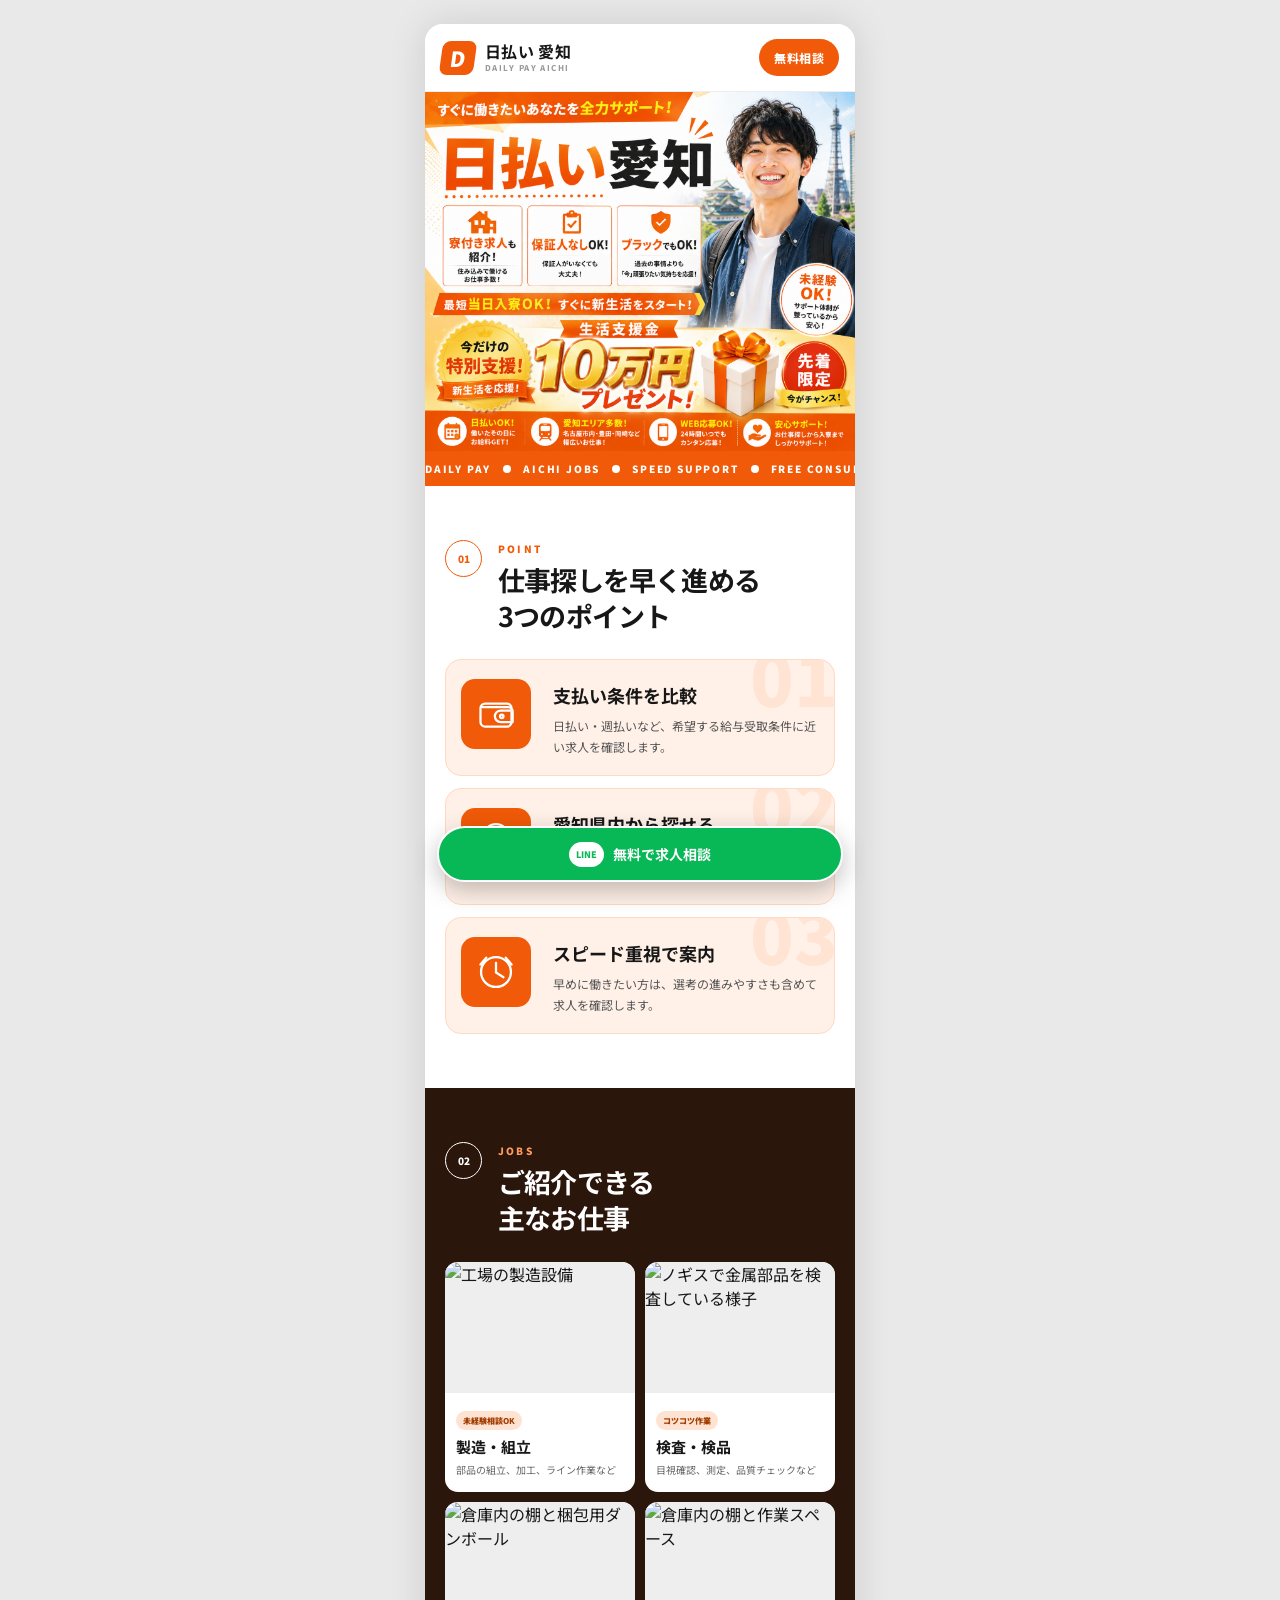
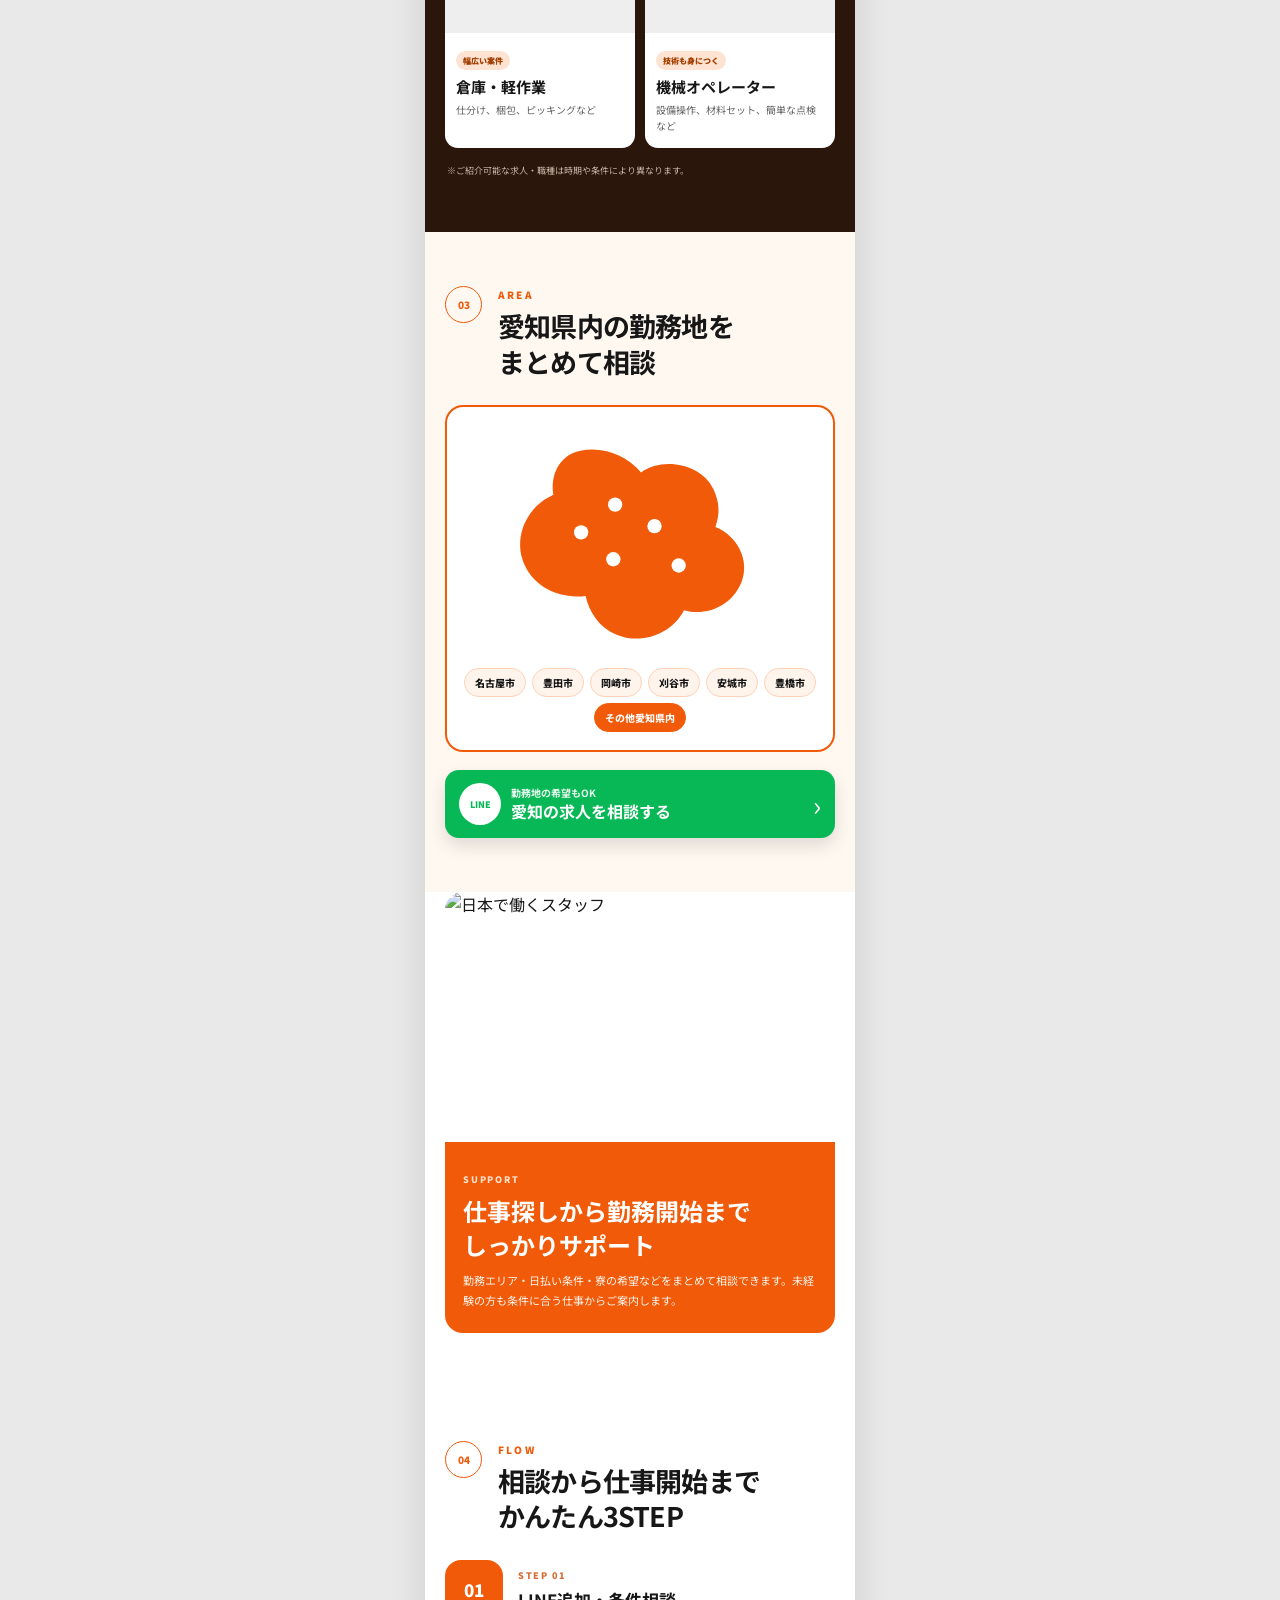
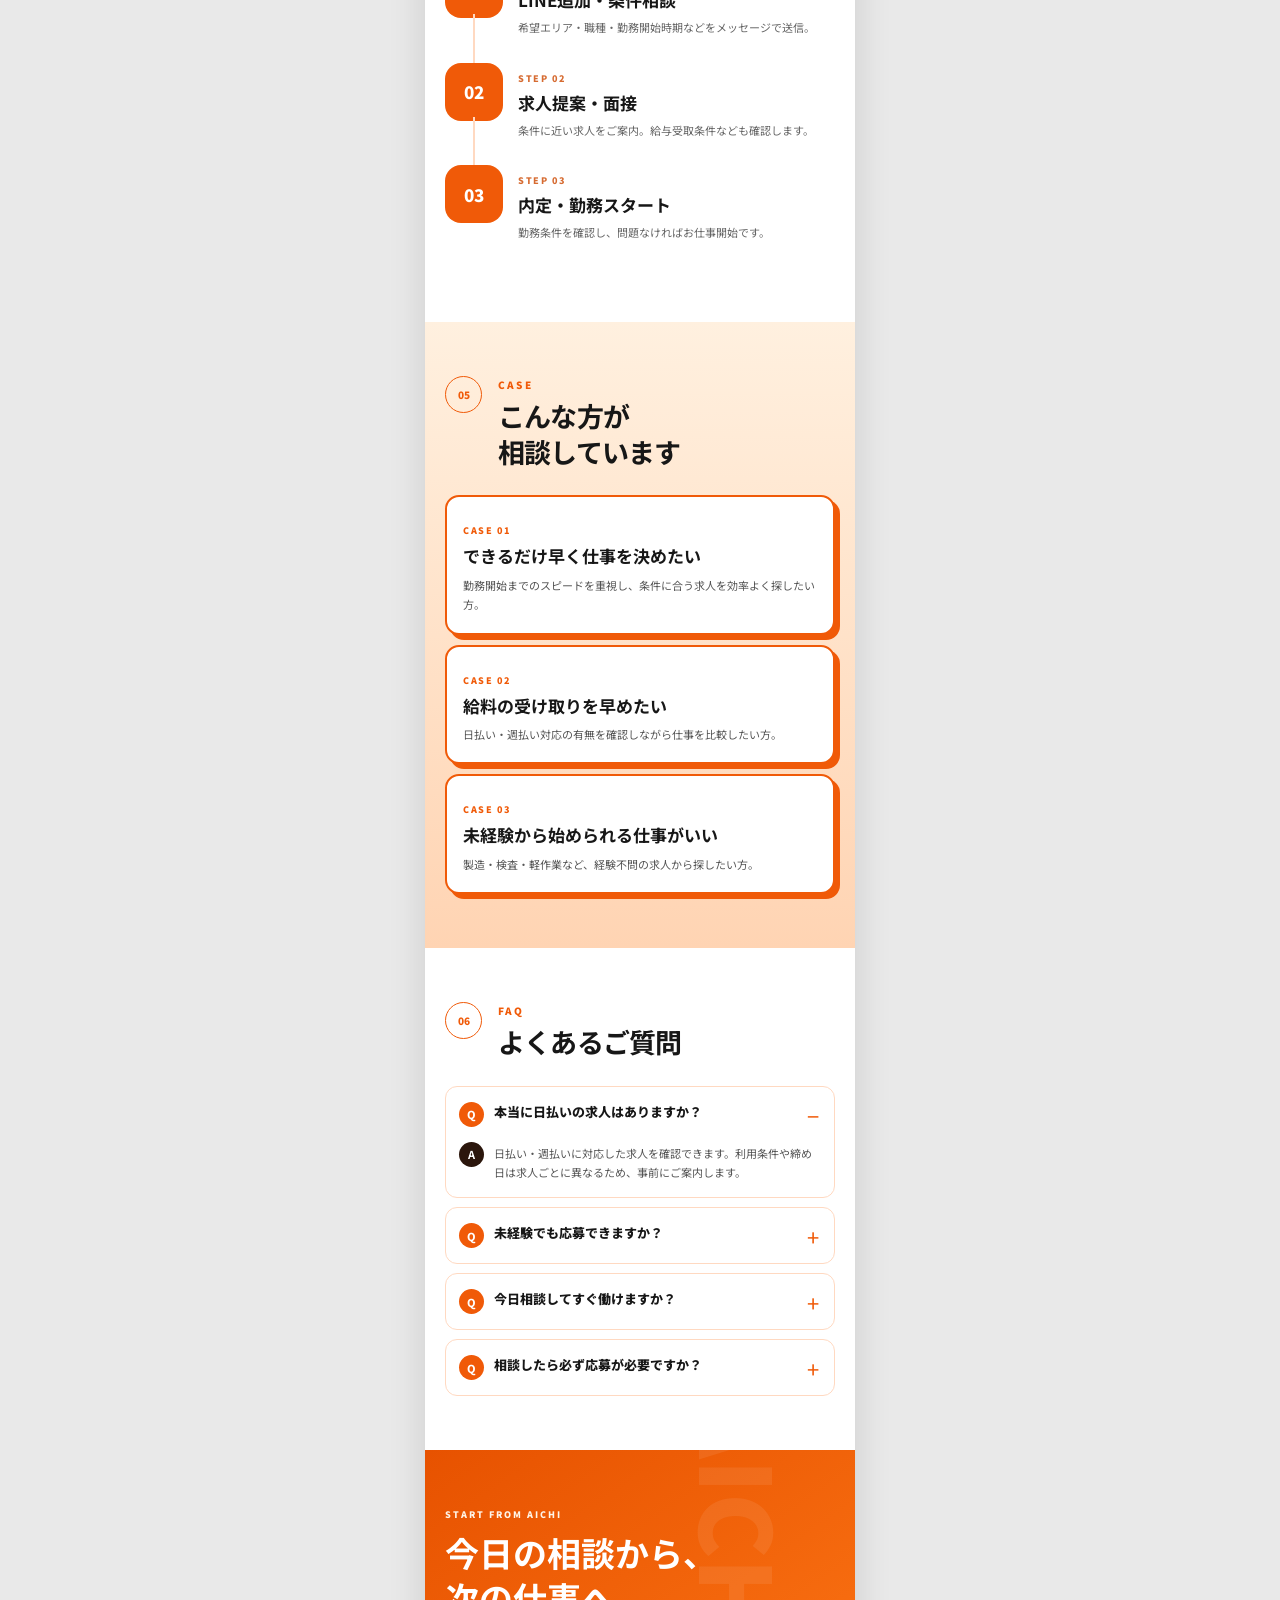
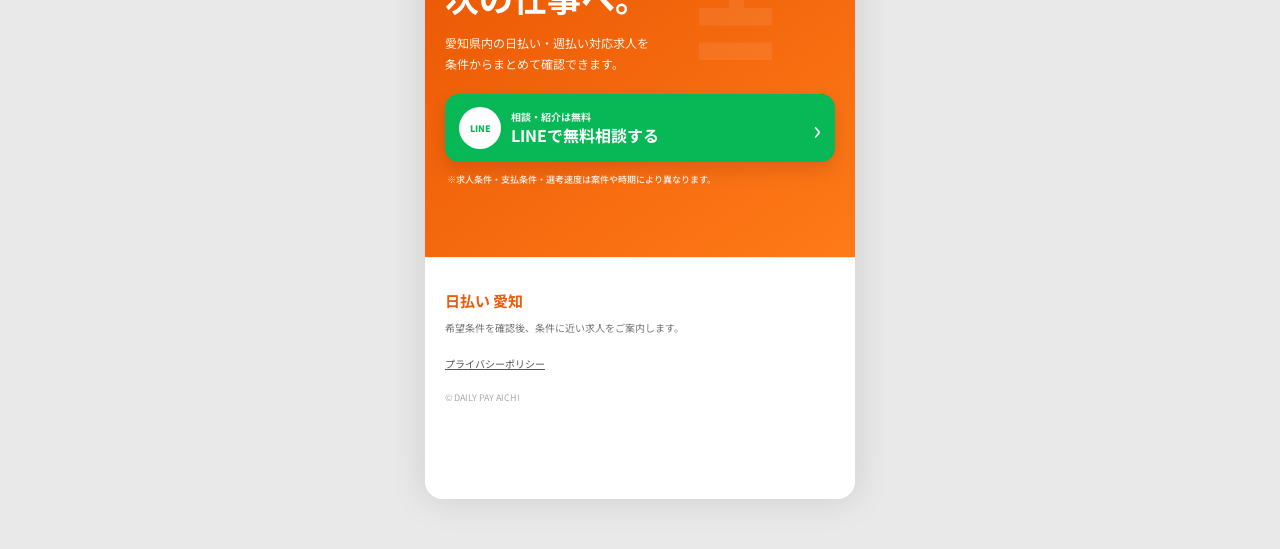
==== index.html @ 7f5961de "Add files via upload" ====
<!doctype html>
<html lang="ja">
<head>
  <meta charset="utf-8">
  <meta name="viewport" content="width=device-width, initial-scale=1, viewport-fit=cover">
  <meta name="theme-color" content="#111111">
  <meta name="description" content="愛知県で日払い・週払い対応のお仕事を探したい方へ。製造・検査・倉庫・軽作業など、希望条件をLINEで無料相談できます。">
  <title>日払い 愛知｜日払い・週払い対応求人を無料相談</title>
  <link rel="preconnect" href="https://fonts.googleapis.com">
  <link rel="preconnect" href="https://fonts.gstatic.com" crossorigin>
  <link href="https://fonts.googleapis.com/css2?family=Noto+Sans+JP:wght@400;500;600;700;800;900&display=swap" rel="stylesheet">
  <link rel="stylesheet" href="assets/style.css">
</head>
<body>
  <div class="page-shell">
    <header class="site-header">
      <a class="brand" href="#top" aria-label="日払い 愛知 トップへ">
        <span class="brand-mark">D</span>
        <span class="brand-copy">
          <strong>日払い 愛知</strong>
          <small>DAILY PAY AICHI</small>
        </span>
      </a>
      <a class="header-cta" href="https://lin.ee/XXXXXXXX" target="_blank" rel="noopener">無料相談</a>
    </header>

    <main id="top">
      <section class="hero hero-photo">
        <img src="assets/top.png" alt="日払い 愛知｜寮付き求人・保証人なしOK・未経験OK・生活支援金10万円プレゼント">
      </section>

      <section class="ticker" aria-label="特徴">
        <div class="ticker-track">
          <span>DAILY PAY</span><i></i><span>AICHI JOBS</span><i></i><span>SPEED SUPPORT</span><i></i><span>FREE CONSULTATION</span>
        </div>
      </section>

      <section class="section section--white">
        <div class="section-head">
          <span class="section-no">01</span>
          <div>
            <p>POINT</p>
            <h2>仕事探しを早く進める<br>3つのポイント</h2>
          </div>
        </div>

        <div class="point-list">
          <article class="point-card">
            <div class="point-index">01</div>
            <div class="point-icon icon-wallet" aria-hidden="true">
              <svg viewBox="0 0 80 80"><rect x="13" y="22" width="54" height="40" rx="8"/><path d="M16 28h45a8 8 0 0 1 8 8v18H48a10 10 0 0 1 0-20h21"/><circle cx="50" cy="44" r="3"/></svg>
            </div>
            <div>
              <h3>支払い条件を比較</h3>
              <p>日払い・週払いなど、希望する給与受取条件に近い求人を確認します。</p>
            </div>
          </article>
          <article class="point-card">
            <div class="point-index">02</div>
            <div class="point-icon" aria-hidden="true">
              <svg viewBox="0 0 80 80"><path d="M40 68s22-20 22-39A22 22 0 1 0 18 29c0 19 22 39 22 39Z"/><circle cx="40" cy="29" r="8"/></svg>
            </div>
            <div>
              <h3>愛知県内から探せる</h3>
              <p>名古屋・豊田・岡崎・刈谷・安城・豊橋など、勤務地の希望も相談できます。</p>
            </div>
          </article>
          <article class="point-card">
            <div class="point-index">03</div>
            <div class="point-icon" aria-hidden="true">
              <svg viewBox="0 0 80 80"><circle cx="40" cy="40" r="26"/><path d="M40 24v17l13 8"/><path d="M23 15 13 27M57 15l10 12"/></svg>
            </div>
            <div>
              <h3>スピード重視で案内</h3>
              <p>早めに働きたい方は、選考の進みやすさも含めて求人を確認します。</p>
            </div>
          </article>
        </div>
      </section>

      <section class="section section--dark jobs-section">
        <div class="section-head section-head--dark">
          <span class="section-no">02</span>
          <div>
            <p>JOBS</p>
            <h2>ご紹介できる<br>主なお仕事</h2>
          </div>
        </div>

        <div class="jobs-grid">
          <article class="job-card">
            <div class="job-art"><img src="https://images.unsplash.com/photo-1670291757207-679ed4adc91a?auto=format&fit=crop&fm=jpg&ixid=M3wxMjA3fDB8MHxwaG90by1wYWdlfHx8fGVufDB8fHx8fA%3D%3D&ixlib=rb-4.1.0&q=60&w=3000" alt="工場の製造設備"></div>
            <div class="job-body"><span>未経験相談OK</span><h3>製造・組立</h3><p>部品の組立、加工、ライン作業など</p></div>
          </article>
          <article class="job-card">
            <div class="job-art"><img src="https://images.unsplash.com/photo-1758873263563-5ba4aa330799?auto=format&fit=crop&fm=jpg&ixid=M3wxMjA3fDB8MHxwaG90by1wYWdlfHx8fGVufDB8fHx8fA%3D%3D&ixlib=rb-4.1.0&q=60&w=3000" alt="ノギスで金属部品を検査している様子"></div>
            <div class="job-body"><span>コツコツ作業</span><h3>検査・検品</h3><p>目視確認、測定、品質チェックなど</p></div>
          </article>
          <article class="job-card">
            <div class="job-art"><img src="https://images.unsplash.com/photo-1740126102497-61d43454a131?auto=format&fit=crop&fm=jpg&ixid=M3wxMjA3fDB8MHxwaG90by1wYWdlfHx8fGVufDB8fHx8fA%3D%3D&ixlib=rb-4.1.0&q=60&w=3000" alt="倉庫内の棚と梱包用ダンボール"></div>
            <div class="job-body"><span>幅広い案件</span><h3>倉庫・軽作業</h3><p>仕分け、梱包、ピッキングなど</p></div>
          </article>
          <article class="job-card">
            <div class="job-art"><img src="https://images.unsplash.com/photo-1685483749753-0dab7e144794?auto=format&fit=crop&fm=jpg&ixid=M3wxMjA3fDB8MHxwaG90by1wYWdlfHx8fGVufDB8fHx8fA%3D%3D&ixlib=rb-4.1.0&q=60&w=3000" alt="倉庫内の棚と作業スペース"></div>
            <div class="job-body"><span>技術も身につく</span><h3>機械オペレーター</h3><p>設備操作、材料セット、簡単な点検など</p></div>
          </article>
        </div>
        <p class="section-note section-note--dark">※ご紹介可能な求人・職種は時期や条件により異なります。</p>
      </section>

      <section class="section section--cream area-section">
        <div class="section-head">
          <span class="section-no">03</span>
          <div>
            <p>AREA</p>
            <h2>愛知県内の勤務地を<br>まとめて相談</h2>
          </div>
        </div>
        <div class="area-map">
          <div class="aichi-shape" aria-hidden="true">
            <svg viewBox="0 0 320 260"><path d="M83 32c27-11 59-1 78 21 25-18 68-9 81 19 7 15 7 28 2 42 25 10 39 38 29 62-11 27-40 38-64 31-14 27-48 39-76 27-19-8-30-25-34-43-30 4-60-11-70-39-10-29 5-61 34-74-3-20 4-37 20-46Z" fill="#111"/><circle cx="132" cy="89" r="8" fill="#f5d33f"/><circle cx="176" cy="113" r="8" fill="#f5d33f"/><circle cx="130" cy="150" r="8" fill="#f5d33f"/><circle cx="203" cy="157" r="8" fill="#f5d33f"/><circle cx="94" cy="120" r="8" fill="#f5d33f"/></svg>
          </div>
          <div class="area-cities">
            <span>名古屋市</span><span>豊田市</span><span>岡崎市</span><span>刈谷市</span><span>安城市</span><span>豊橋市</span><span>その他愛知県内</span>
          </div>
        </div>
        <a class="line-cta" href="https://lin.ee/XXXXXXXX" target="_blank" rel="noopener">
          <span class="line-icon">LINE</span>
          <span><small>勤務地の希望もOK</small><strong>愛知の求人を相談する</strong></span>
          <b>›</b>
        </a>
      </section>

      <section class="photo-feature">
        <img src="https://images.pexels.com/photos/29580989/pexels-photo-29580989/free-photo-of-man-in-blue-uniform-on-shibuya-street-with-cell-phone.jpeg?auto=compress&dpr=1&h=750&w=1260" alt="日本で働くスタッフ">
        <div class="photo-feature__body">
          <span>SUPPORT</span>
          <h2>仕事探しから勤務開始まで<br>しっかりサポート</h2>
          <p>勤務エリア・日払い条件・寮の希望などをまとめて相談できます。未経験の方も条件に合う仕事からご案内します。</p>
        </div>
      </section>

      <section class="section section--white flow-section">
        <div class="section-head">
          <span class="section-no">04</span>
          <div>
            <p>FLOW</p>
            <h2>相談から仕事開始まで<br>かんたん3STEP</h2>
          </div>
        </div>
        <ol class="flow-list">
          <li><span class="flow-no">01</span><div><small>STEP 01</small><h3>LINE追加・条件相談</h3><p>希望エリア・職種・勤務開始時期などをメッセージで送信。</p></div></li>
          <li><span class="flow-no">02</span><div><small>STEP 02</small><h3>求人提案・面接</h3><p>条件に近い求人をご案内。給与受取条件なども確認します。</p></div></li>
          <li><span class="flow-no">03</span><div><small>STEP 03</small><h3>内定・勤務スタート</h3><p>勤務条件を確認し、問題なければお仕事開始です。</p></div></li>
        </ol>
      </section>

      <section class="section section--yellow case-section">
        <div class="section-head">
          <span class="section-no">05</span>
          <div>
            <p>CASE</p>
            <h2>こんな方が<br>相談しています</h2>
          </div>
        </div>
        <div class="case-list">
          <article><span>CASE 01</span><h3>できるだけ早く仕事を決めたい</h3><p>勤務開始までのスピードを重視し、条件に合う求人を効率よく探したい方。</p></article>
          <article><span>CASE 02</span><h3>給料の受け取りを早めたい</h3><p>日払い・週払い対応の有無を確認しながら仕事を比較したい方。</p></article>
          <article><span>CASE 03</span><h3>未経験から始められる仕事がいい</h3><p>製造・検査・軽作業など、経験不問の求人から探したい方。</p></article>
        </div>
      </section>

      <section class="section section--white faq-section">
        <div class="section-head">
          <span class="section-no">06</span>
          <div>
            <p>FAQ</p>
            <h2>よくあるご質問</h2>
          </div>
        </div>
        <div class="faq-list">
          <details open><summary><span>Q</span>本当に日払いの求人はありますか？</summary><div class="faq-answer"><b>A</b><p>日払い・週払いに対応した求人を確認できます。利用条件や締め日は求人ごとに異なるため、事前にご案内します。</p></div></details>
          <details><summary><span>Q</span>未経験でも応募できますか？</summary><div class="faq-answer"><b>A</b><p>未経験から応募できる製造・検査・倉庫・軽作業系の求人もあります。</p></div></details>
          <details><summary><span>Q</span>今日相談してすぐ働けますか？</summary><div class="faq-answer"><b>A</b><p>求人状況や選考条件によります。早めの勤務をご希望の場合は、その条件を優先して確認します。</p></div></details>
          <details><summary><span>Q</span>相談したら必ず応募が必要ですか？</summary><div class="faq-answer"><b>A</b><p>いいえ。条件を確認してから応募するか判断できます。まずは希望条件だけでもご相談ください。</p></div></details>
        </div>
      </section>

      <section class="closing">
        <p class="closing-label">START FROM AICHI</p>
        <h2>今日の相談から、<br>次の仕事へ。</h2>
        <p>愛知県内の日払い・週払い対応求人を<br>条件からまとめて確認できます。</p>
        <a class="line-cta line-cta--closing" href="https://lin.ee/XXXXXXXX" target="_blank" rel="noopener">
          <span class="line-icon">LINE</span>
          <span><small>相談・紹介は無料</small><strong>LINEで無料相談する</strong></span>
          <b>›</b>
        </a>
        <p class="fineprint fineprint--light">※求人条件・支払条件・選考速度は案件や時期により異なります。</p>
      </section>
    </main>

    <footer class="site-footer">
      <strong>日払い 愛知</strong>
      <p>希望条件を確認後、条件に近い求人をご案内します。</p>
      <a href="privacy.html">プライバシーポリシー</a>
      <small>© DAILY PAY AICHI</small>
    </footer>

    <div class="sticky-cta">
      <a href="https://lin.ee/XXXXXXXX" target="_blank" rel="noopener"><span>LINE</span><strong>無料で求人相談</strong></a>
    </div>
  </div>

  <script src="assets/script.js"></script>
</body>
</html>
---- assets/style.css ----
:root{
  --ink:#171717;
  --orange:#f05a08;
  --orange-dark:#d94b00;
  --orange-soft:#fff1e8;
  --yellow:#ffca28;
  --cream:#fff8f1;
  --muted:#6e6e6e;
  --line:#08b856;
  --page:#e9e9e9;
  --white:#fff;
  --max:430px;
}
*{box-sizing:border-box}
html{scroll-behavior:smooth;background:var(--page)}
body{margin:0;background:var(--page);font-family:"Noto Sans JP",system-ui,-apple-system,BlinkMacSystemFont,"Segoe UI",sans-serif;color:var(--ink);-webkit-font-smoothing:antialiased}
a{color:inherit;text-decoration:none}img,svg{display:block;max-width:100%}button,input,textarea,select{font:inherit}
.page-shell{width:min(100%,var(--max));margin:0 auto;background:#fff;min-height:100vh;position:relative;overflow:hidden;box-shadow:0 0 38px rgba(0,0,0,.12)}
.site-header{height:68px;display:flex;align-items:center;justify-content:space-between;padding:0 16px;background:#fff;border-bottom:1px solid #eee;position:relative;z-index:10}
.brand{display:flex;align-items:center;gap:10px}.brand-mark{width:34px;height:34px;border-radius:8px;background:var(--orange);color:#fff;display:grid;place-items:center;font-weight:900;font-size:21px;transform:skew(-8deg)}
.brand-copy{display:flex;flex-direction:column;line-height:1.05}.brand-copy strong{font-size:16px;letter-spacing:.02em}.brand-copy small{font-size:8px;letter-spacing:.18em;color:#999;margin-top:4px;font-weight:800}
.header-cta{background:var(--orange);color:#fff;border-radius:999px;padding:10px 15px;font-size:12px;font-weight:800;letter-spacing:.04em}
.hero-photo{padding:0;background:#fff}.hero-photo img{width:100%;height:auto;display:block}
.ticker{background:var(--orange);color:#fff;overflow:hidden;padding:10px 0;white-space:nowrap}.ticker-track{display:flex;align-items:center;gap:12px;width:max-content;animation:ticker 22s linear infinite}.ticker span{font-size:10px;letter-spacing:.18em;font-weight:900}.ticker i{width:8px;height:8px;border-radius:50%;background:#fff}@keyframes ticker{from{transform:translateX(0)}to{transform:translateX(-45%)}}
.section{padding:54px 20px}.section--white{background:#fff}.section--dark{background:#2b160c;color:#fff}.section--cream{background:var(--cream)}.section--yellow{background:linear-gradient(180deg,#fff0df 0%,#ffd4b3 100%)}
.section-head{display:grid;grid-template-columns:42px 1fr;gap:11px;align-items:start;margin-bottom:26px}.section-no{width:37px;height:37px;border-radius:50%;display:grid;place-items:center;border:1.5px solid var(--orange);font-size:10px;font-weight:900;color:var(--orange)}.section-head p{font-size:10px;letter-spacing:.22em;margin:1px 0 6px;font-weight:900;color:var(--orange)}.section-head h2{font-size:27px;line-height:1.32;margin:0;letter-spacing:-.03em}.section-head--dark .section-no{border-color:#fff;color:#fff}.section-head--dark p{color:#ff9b5f}
.point-list{display:grid;gap:12px}.point-card{position:relative;display:grid;grid-template-columns:78px 1fr;gap:14px;padding:19px 15px 18px;background:var(--orange-soft);border:1px solid #ffd9c1;border-radius:16px;overflow:hidden}.point-index{position:absolute;right:-4px;top:-20px;font-size:72px;font-weight:900;color:#ffe4d4;line-height:1}.point-icon{width:70px;height:70px;background:var(--orange);border-radius:14px;display:grid;place-items:center;position:relative;z-index:2}.point-icon svg{width:46px;height:46px;fill:none;stroke:#fff;stroke-width:4;stroke-linejoin:round;stroke-linecap:round}.point-card h3{position:relative;margin:3px 0 7px;font-size:18px}.point-card p{position:relative;margin:0;color:#555;font-size:12px;line-height:1.75}
.jobs-grid{display:grid;grid-template-columns:1fr 1fr;gap:10px}.job-card{background:#fff;color:var(--ink);border-radius:13px;overflow:hidden}.job-art{background:#eee;aspect-ratio:1.45/1;overflow:hidden}.job-art img{width:100%;height:100%;object-fit:cover}.job-body{padding:12px 11px 14px}.job-body span{display:inline-block;font-size:8px;font-weight:900;color:#a13e00;background:#ffe3d2;border-radius:999px;padding:4px 7px;margin-bottom:6px}.job-body h3{font-size:15px;margin:0 0 5px}.job-body p{font-size:10px;color:#666;line-height:1.6;margin:0}.section-note{font-size:9px;color:#777;line-height:1.6;margin:16px 2px 0}.section-note--dark{color:#c9b2a5}
.area-map{background:#fff;border:2px solid var(--orange);border-radius:18px;padding:18px 14px;margin-bottom:18px}.aichi-shape{width:80%;margin:0 auto 10px}.aichi-shape path{fill:var(--orange)}.aichi-shape circle{fill:#fff}.area-cities{display:flex;flex-wrap:wrap;gap:6px;justify-content:center}.area-cities span{background:#fff4ec;border:1px solid #ffd1b6;border-radius:999px;padding:6px 10px;font-size:10px;font-weight:800}.area-cities span:last-child{background:var(--orange);color:#fff;border-color:var(--orange)}
.photo-feature{background:#fff;padding:0 20px 54px}.photo-feature img{width:100%;height:250px;object-fit:cover;border-radius:18px 18px 0 0}.photo-feature__body{background:var(--orange);color:#fff;border-radius:0 0 18px 18px;padding:22px 18px}.photo-feature__body span{font-size:9px;letter-spacing:.2em;font-weight:900;color:#ffe0cb}.photo-feature__body h2{font-size:24px;line-height:1.4;margin:6px 0 10px}.photo-feature__body p{font-size:11px;line-height:1.8;margin:0;color:#fff3eb}
.flow-list{list-style:none;margin:0;padding:0;display:grid;gap:0}.flow-list li{display:grid;grid-template-columns:60px 1fr;gap:13px;position:relative;padding:0 0 26px}.flow-list li:not(:last-child):before{content:"";position:absolute;left:28px;top:54px;bottom:0;width:2px;background:#ffd9c1}.flow-no{width:58px;height:58px;background:var(--orange);color:#fff;border-radius:16px;display:grid;place-items:center;font-size:17px;font-weight:900}.flow-list small{font-size:9px;letter-spacing:.18em;color:#d66b31;font-weight:900}.flow-list h3{font-size:17px;margin:3px 0 6px}.flow-list p{font-size:11px;color:#666;line-height:1.7;margin:0}
.case-list{display:grid;gap:10px}.case-list article{background:#fff;border:2px solid var(--orange);border-radius:14px;padding:18px 16px;box-shadow:5px 5px 0 var(--orange)}.case-list span{font-size:9px;letter-spacing:.18em;font-weight:900;color:var(--orange)}.case-list h3{font-size:17px;line-height:1.45;margin:5px 0 7px}.case-list p{font-size:11px;line-height:1.75;color:#555;margin:0}
.faq-list{display:grid;gap:9px}.faq-list details{border:1px solid #ffd9c1;border-radius:12px;overflow:hidden;background:#fff}.faq-list summary{cursor:pointer;list-style:none;padding:15px 42px 15px 13px;font-size:13px;font-weight:800;position:relative;display:flex;gap:10px;align-items:flex-start}.faq-list summary::-webkit-details-marker{display:none}.faq-list summary:after{content:"+";position:absolute;right:15px;top:12px;font-size:22px;font-weight:400;color:var(--orange)}.faq-list details[open] summary:after{content:"−"}.faq-list summary span{width:25px;height:25px;border-radius:50%;background:var(--orange);color:#fff;display:grid;place-items:center;font-size:11px;flex:0 0 auto}.faq-answer{display:grid;grid-template-columns:25px 1fr;gap:10px;padding:0 13px 15px}.faq-answer b{width:25px;height:25px;border-radius:50%;background:#2b160c;color:#fff;display:grid;place-items:center;font-size:11px}.faq-answer p{font-size:11px;line-height:1.75;color:#555;margin:2px 0 0}
.line-cta{display:flex;align-items:center;gap:10px;background:var(--line);color:#fff;border-radius:14px;padding:13px 14px;box-shadow:0 8px 18px rgba(0,0,0,.12);position:relative;z-index:2}.line-icon{width:42px;height:42px;border-radius:50%;background:#fff;color:var(--line);display:grid;place-items:center;font-size:9px;font-weight:900;flex:0 0 auto}.line-cta>span:nth-child(2){display:flex;flex-direction:column;line-height:1.3}.line-cta small{font-size:10px;font-weight:700;opacity:.9}.line-cta strong{font-size:16px;margin-top:2px}.line-cta b{margin-left:auto;font-size:27px;font-weight:400}
.closing{background:linear-gradient(145deg,#e75200,#ff7a18);color:#fff;padding:58px 20px 70px;text-align:left;position:relative;overflow:hidden}.closing:after{content:"AICHI";position:absolute;right:-24px;top:10px;color:rgba(255,255,255,.08);font-size:98px;font-weight:900;transform:rotate(90deg);transform-origin:center}.closing-label{font-size:9px;letter-spacing:.22em;color:#fff5e8;font-weight:900;margin:0 0 10px}.closing h2{font-size:34px;line-height:1.3;margin:0 0 12px}.closing>p:not(.closing-label):not(.fineprint){font-size:12px;line-height:1.8;color:#fff3eb;margin:0 0 19px}.fineprint{font-size:9px;line-height:1.6;margin:11px 2px 0;color:#6e3b1f;font-weight:600}.fineprint--light{color:#ffe6d5}
.site-footer{background:#fff;padding:30px 20px 95px;border-top:1px solid #eee}.site-footer strong{font-size:15px;color:var(--orange)}.site-footer p{font-size:10px;color:#777;line-height:1.7;margin:7px 0 13px}.site-footer a{display:inline-block;font-size:10px;text-decoration:underline;color:#555;margin-bottom:20px}.site-footer small{display:block;font-size:9px;color:#aaa}
.sticky-cta{position:fixed;z-index:30;left:50%;bottom:max(10px,env(safe-area-inset-bottom));transform:translateX(-50%);width:min(calc(100% - 24px),406px);pointer-events:none}.sticky-cta a{pointer-events:auto;height:56px;background:var(--line);color:#fff;border-radius:999px;display:flex;align-items:center;justify-content:center;gap:9px;box-shadow:0 8px 24px rgba(0,0,0,.25);border:2px solid #fff}.sticky-cta span{font-size:9px;font-weight:900;background:#fff;color:var(--line);border-radius:999px;padding:6px 7px}.sticky-cta strong{font-size:14px}
@media (max-width:360px){.jobs-grid{grid-template-columns:1fr}.job-card{display:grid;grid-template-columns:43% 57%}.job-art{aspect-ratio:auto;height:100%}}
@media (min-width:431px){body{padding:24px 0 50px}.page-shell{border-radius:18px}.sticky-cta{bottom:18px}}
@media (prefers-reduced-motion:reduce){html{scroll-behavior:auto}.ticker-track{animation:none}}
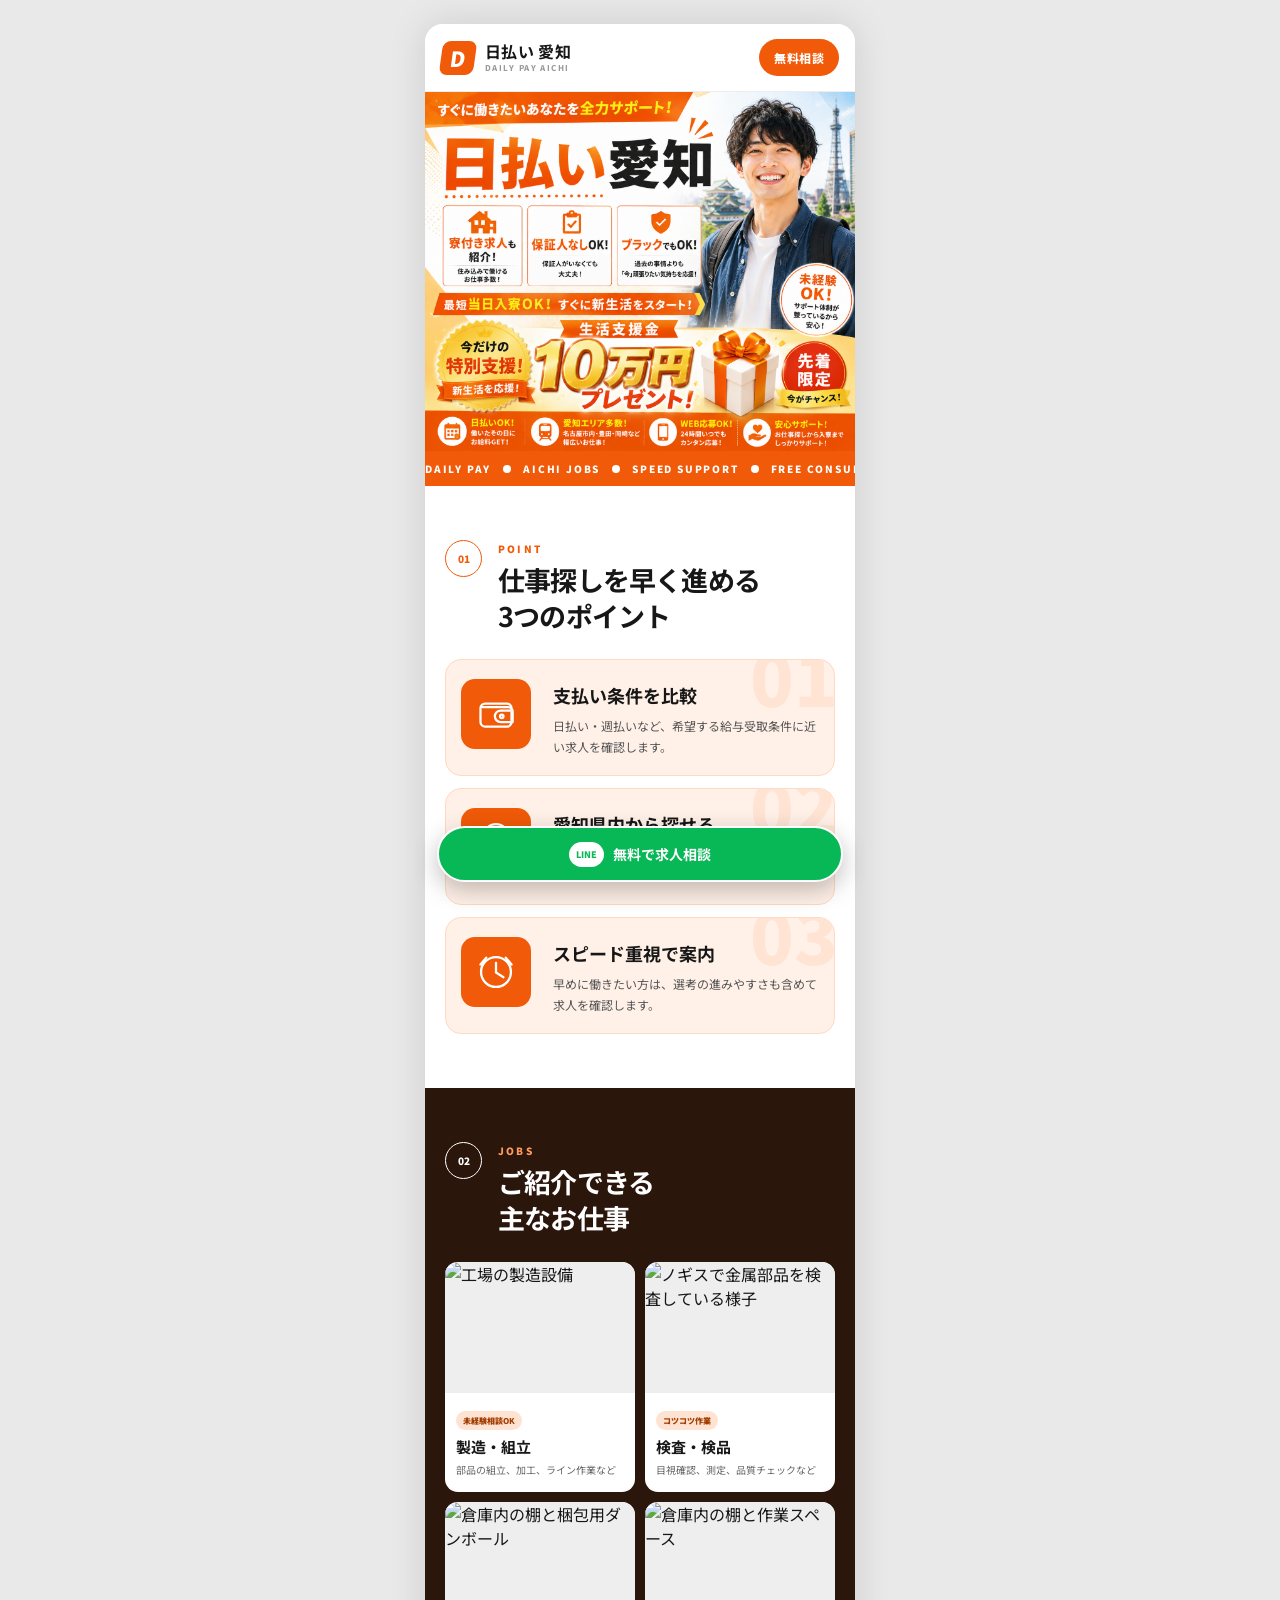
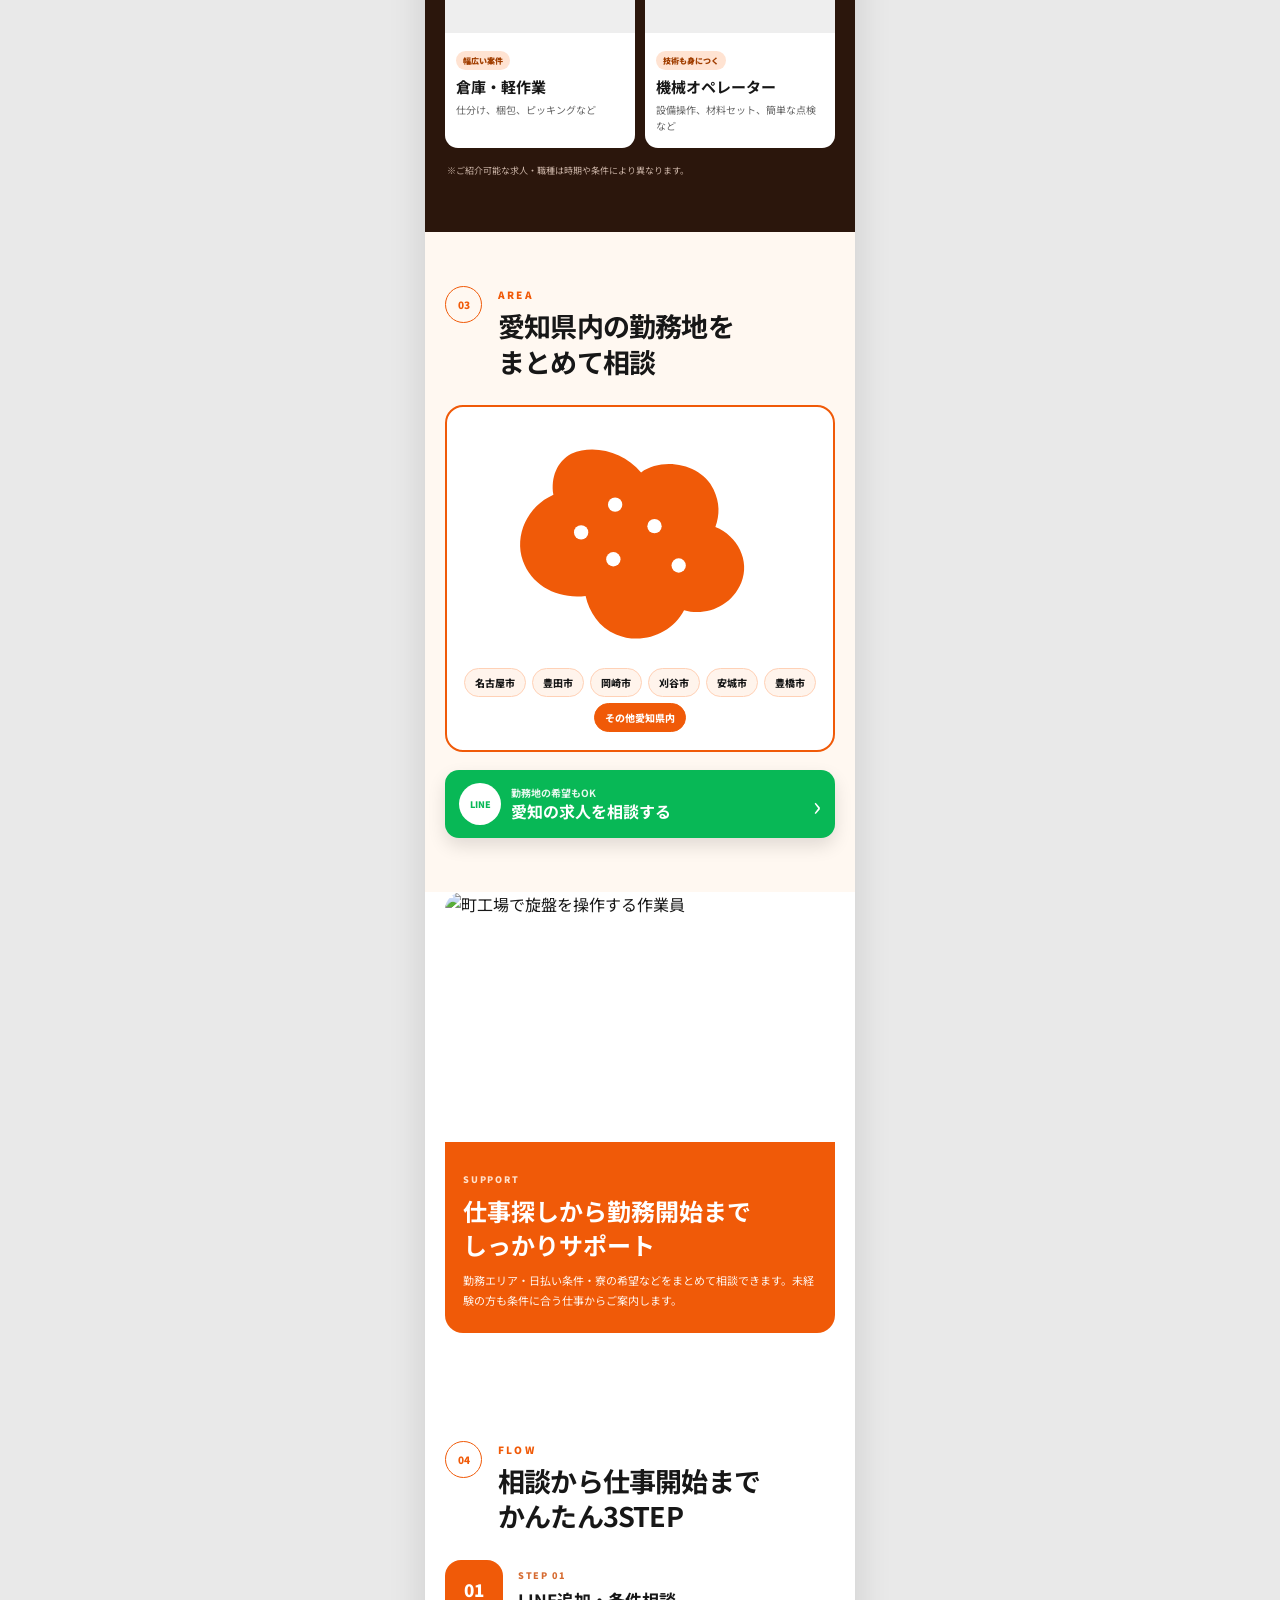
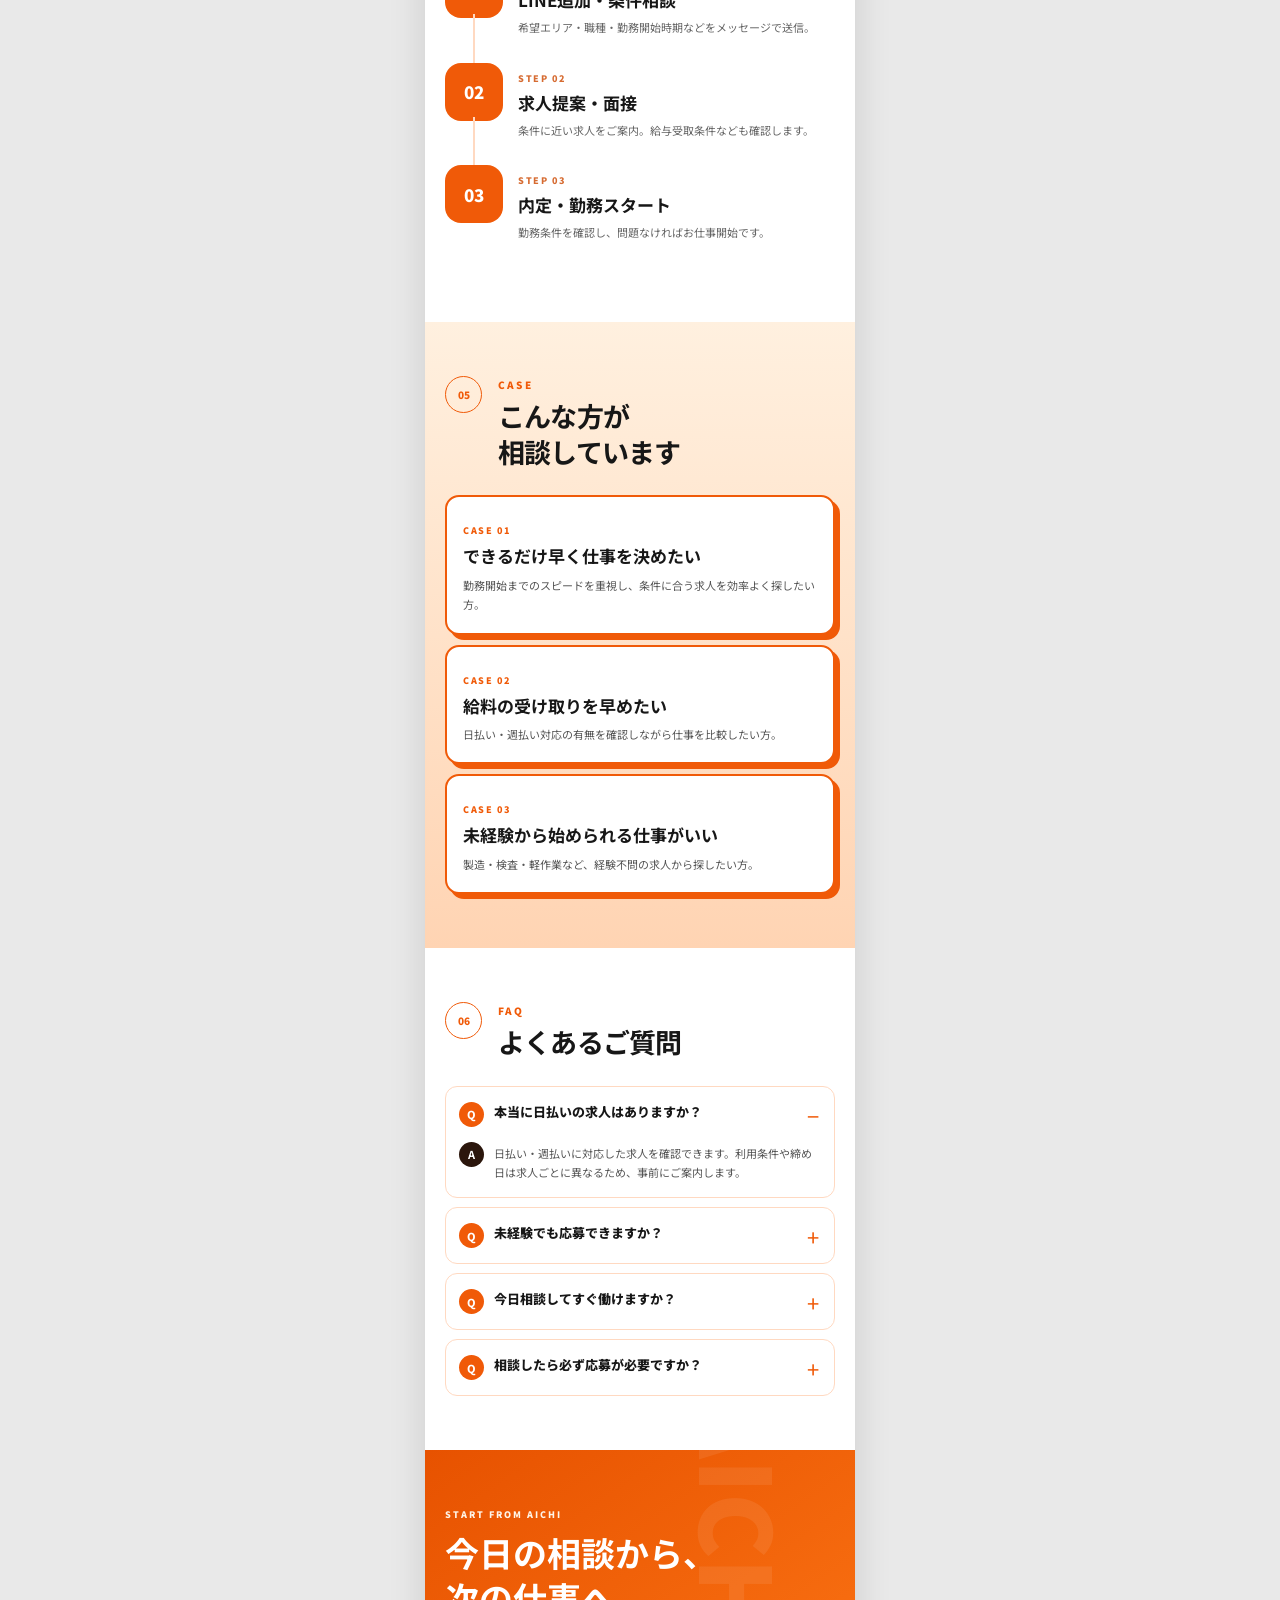
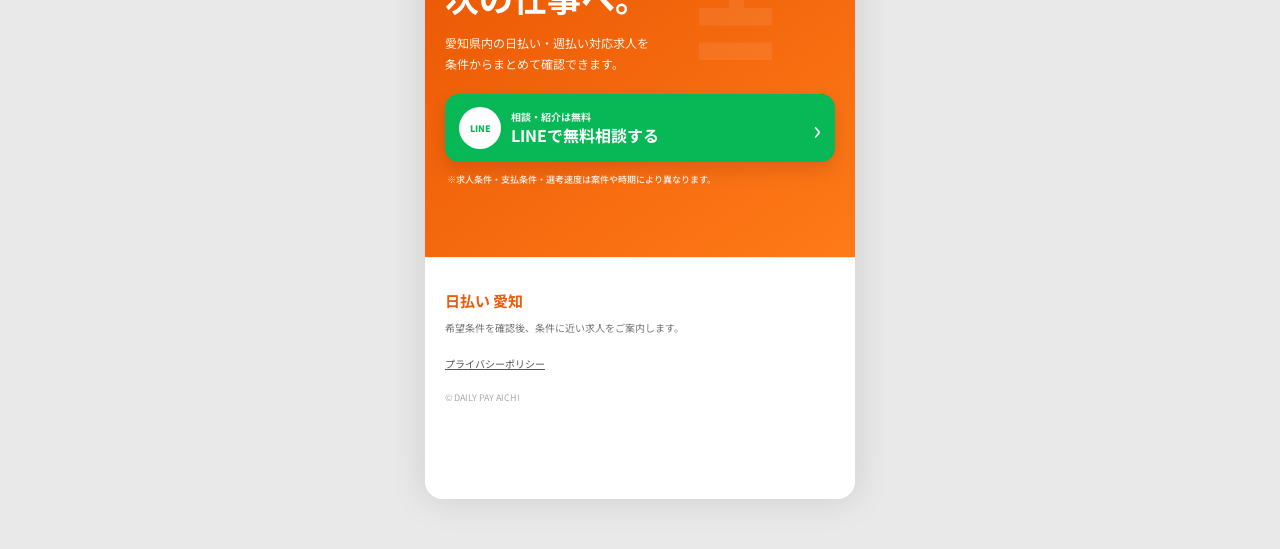
==== commit b580dfda: "Add files via upload" ====
--- a/index.html
+++ b/index.html
@@ -132,7 +132,7 @@
       </section>
 
       <section class="photo-feature">
-        <img src="https://images.pexels.com/photos/29580989/pexels-photo-29580989/free-photo-of-man-in-blue-uniform-on-shibuya-street-with-cell-phone.jpeg?auto=compress&dpr=1&h=750&w=1260" alt="日本で働くスタッフ">
+        <img src="https://download.pakutaso.com/shared/img/thumb/OZP_senbanwoganbaru1188_TP_V.jpg" alt="町工場で旋盤を操作する作業員">
         <div class="photo-feature__body">
           <span>SUPPORT</span>
           <h2>仕事探しから勤務開始まで<br>しっかりサポート</h2>
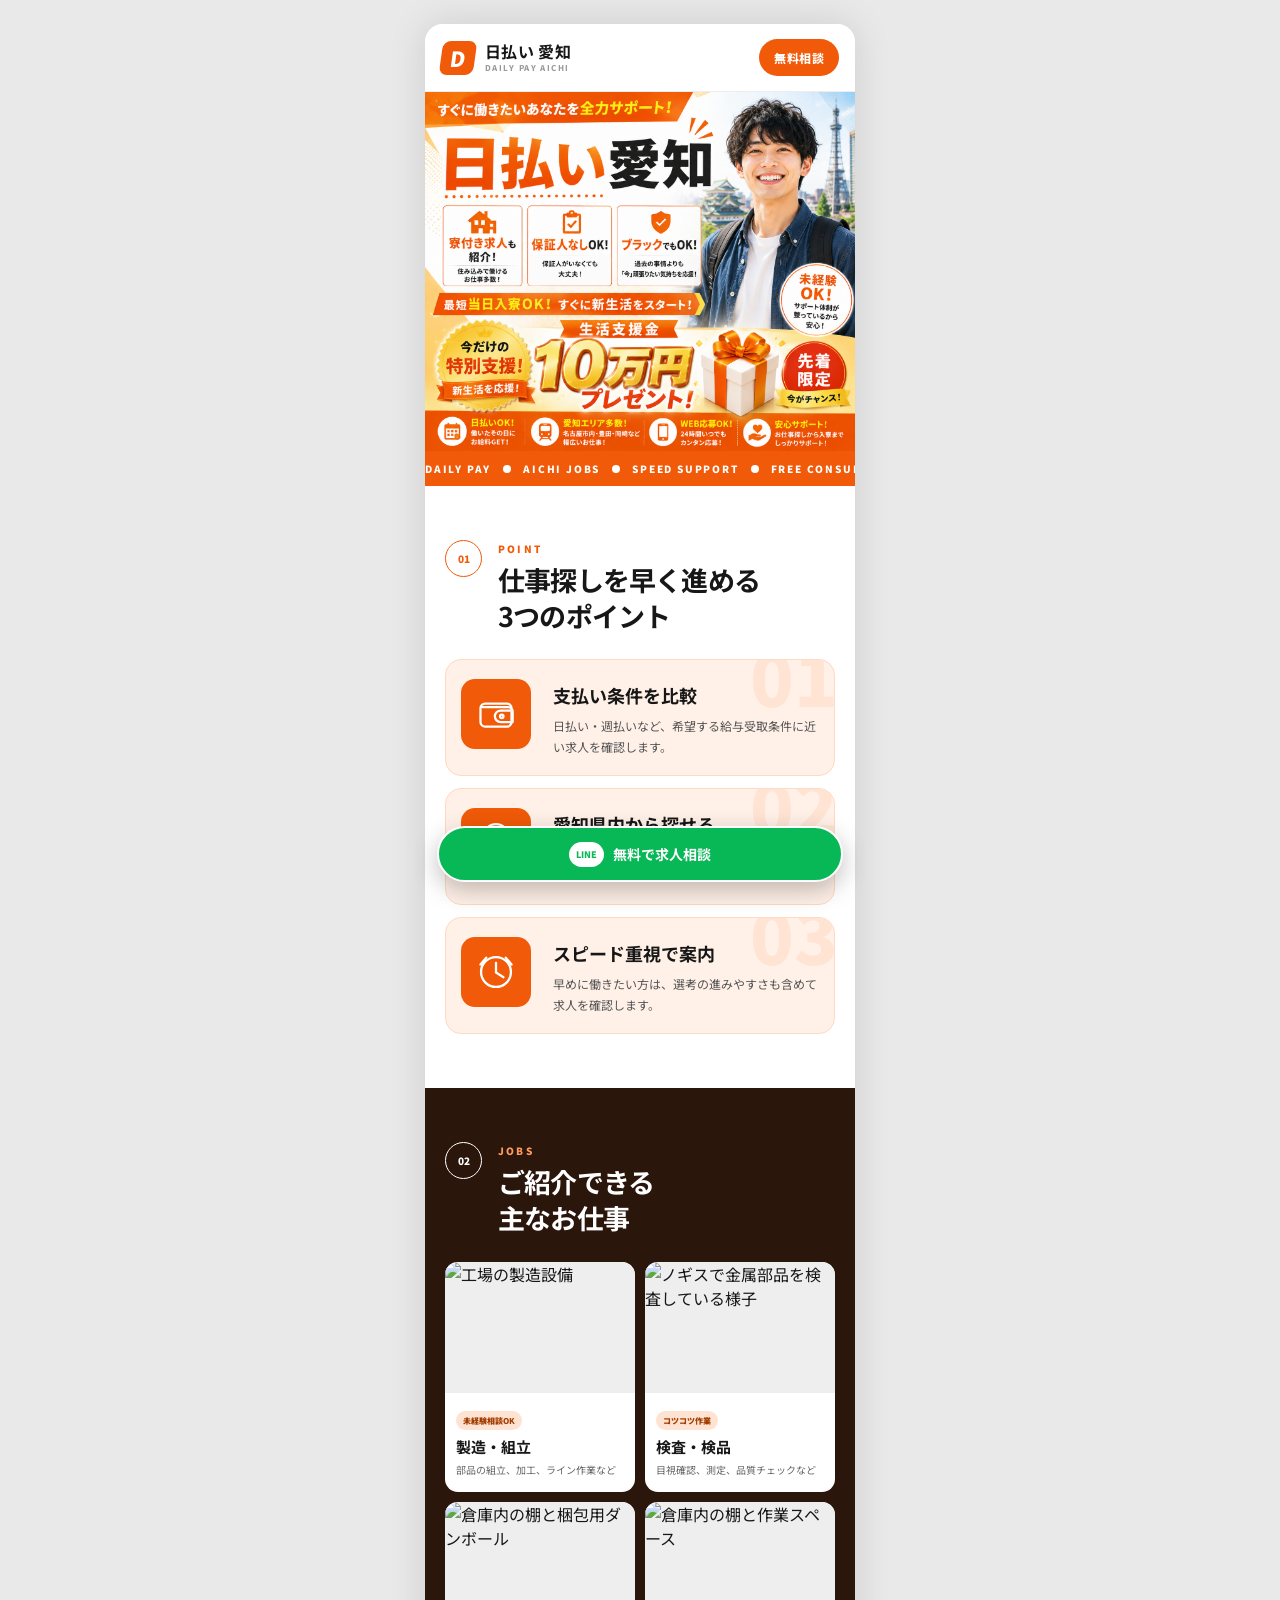
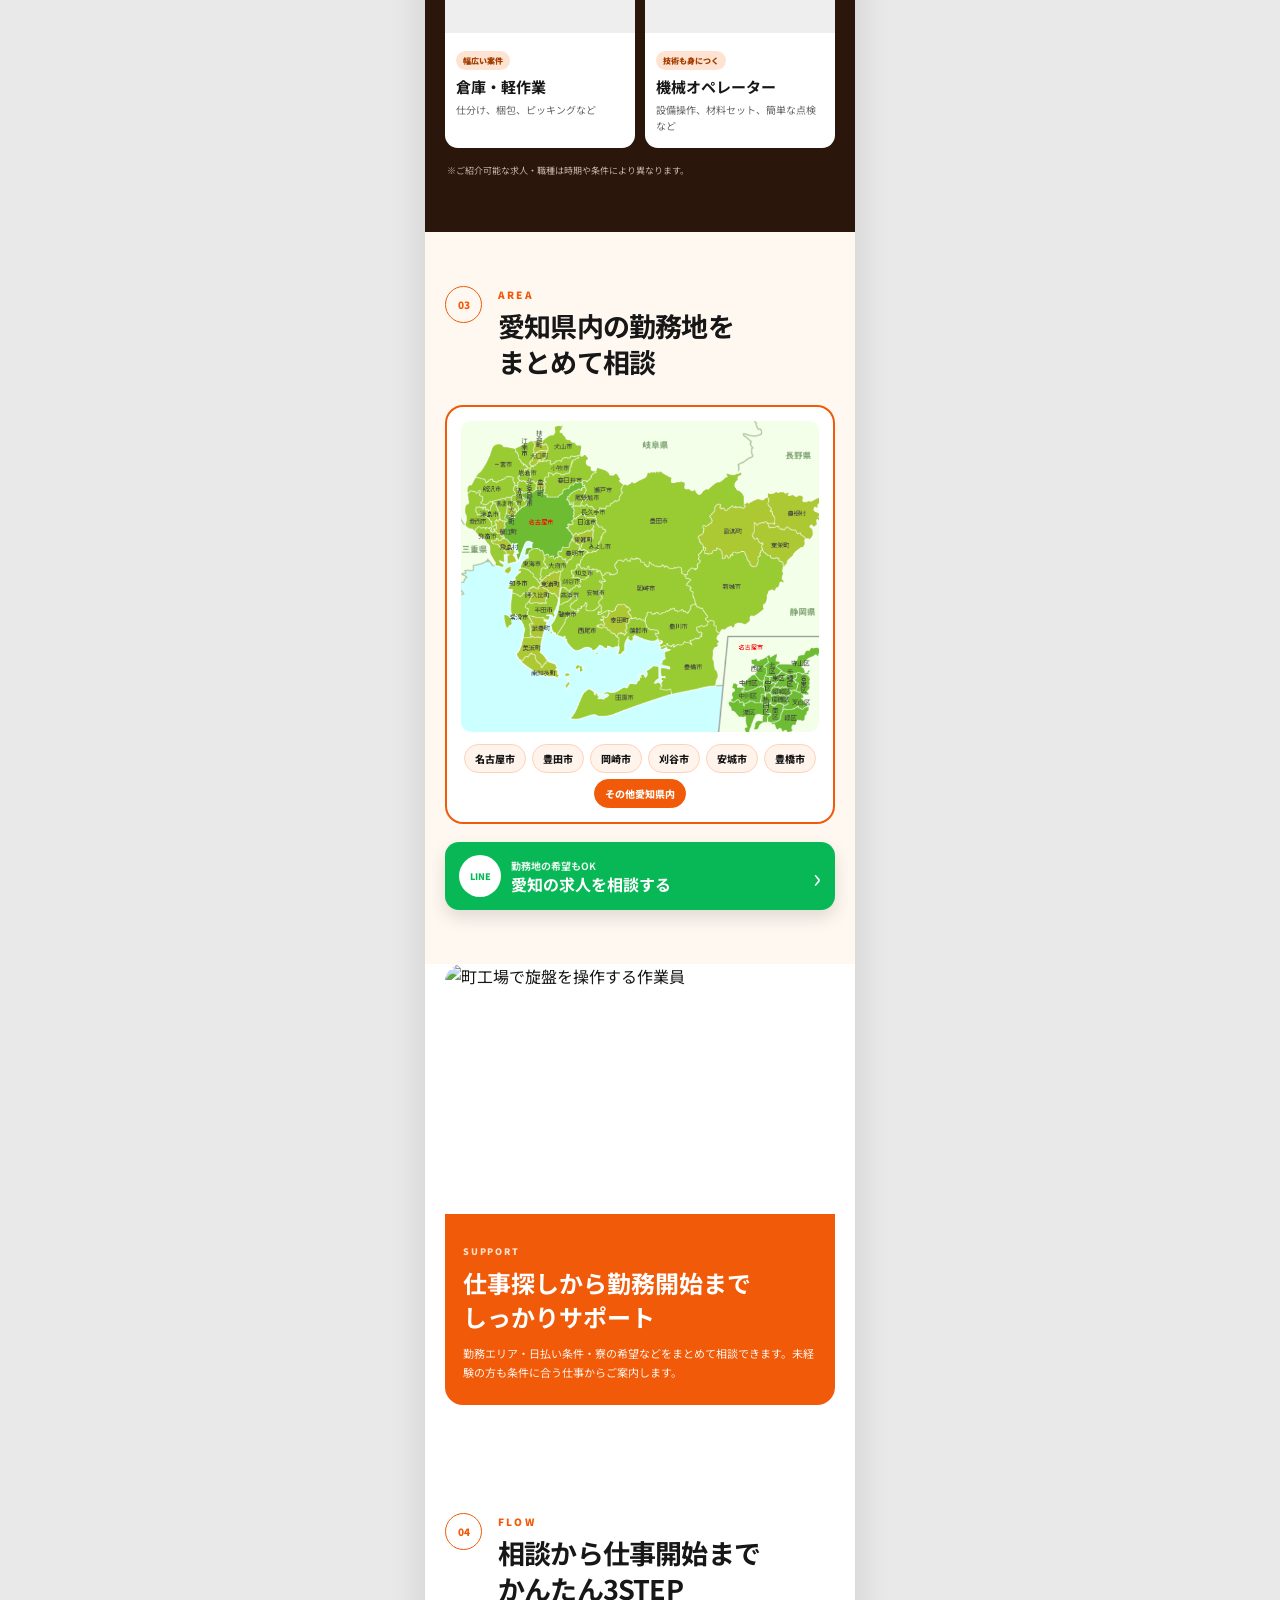
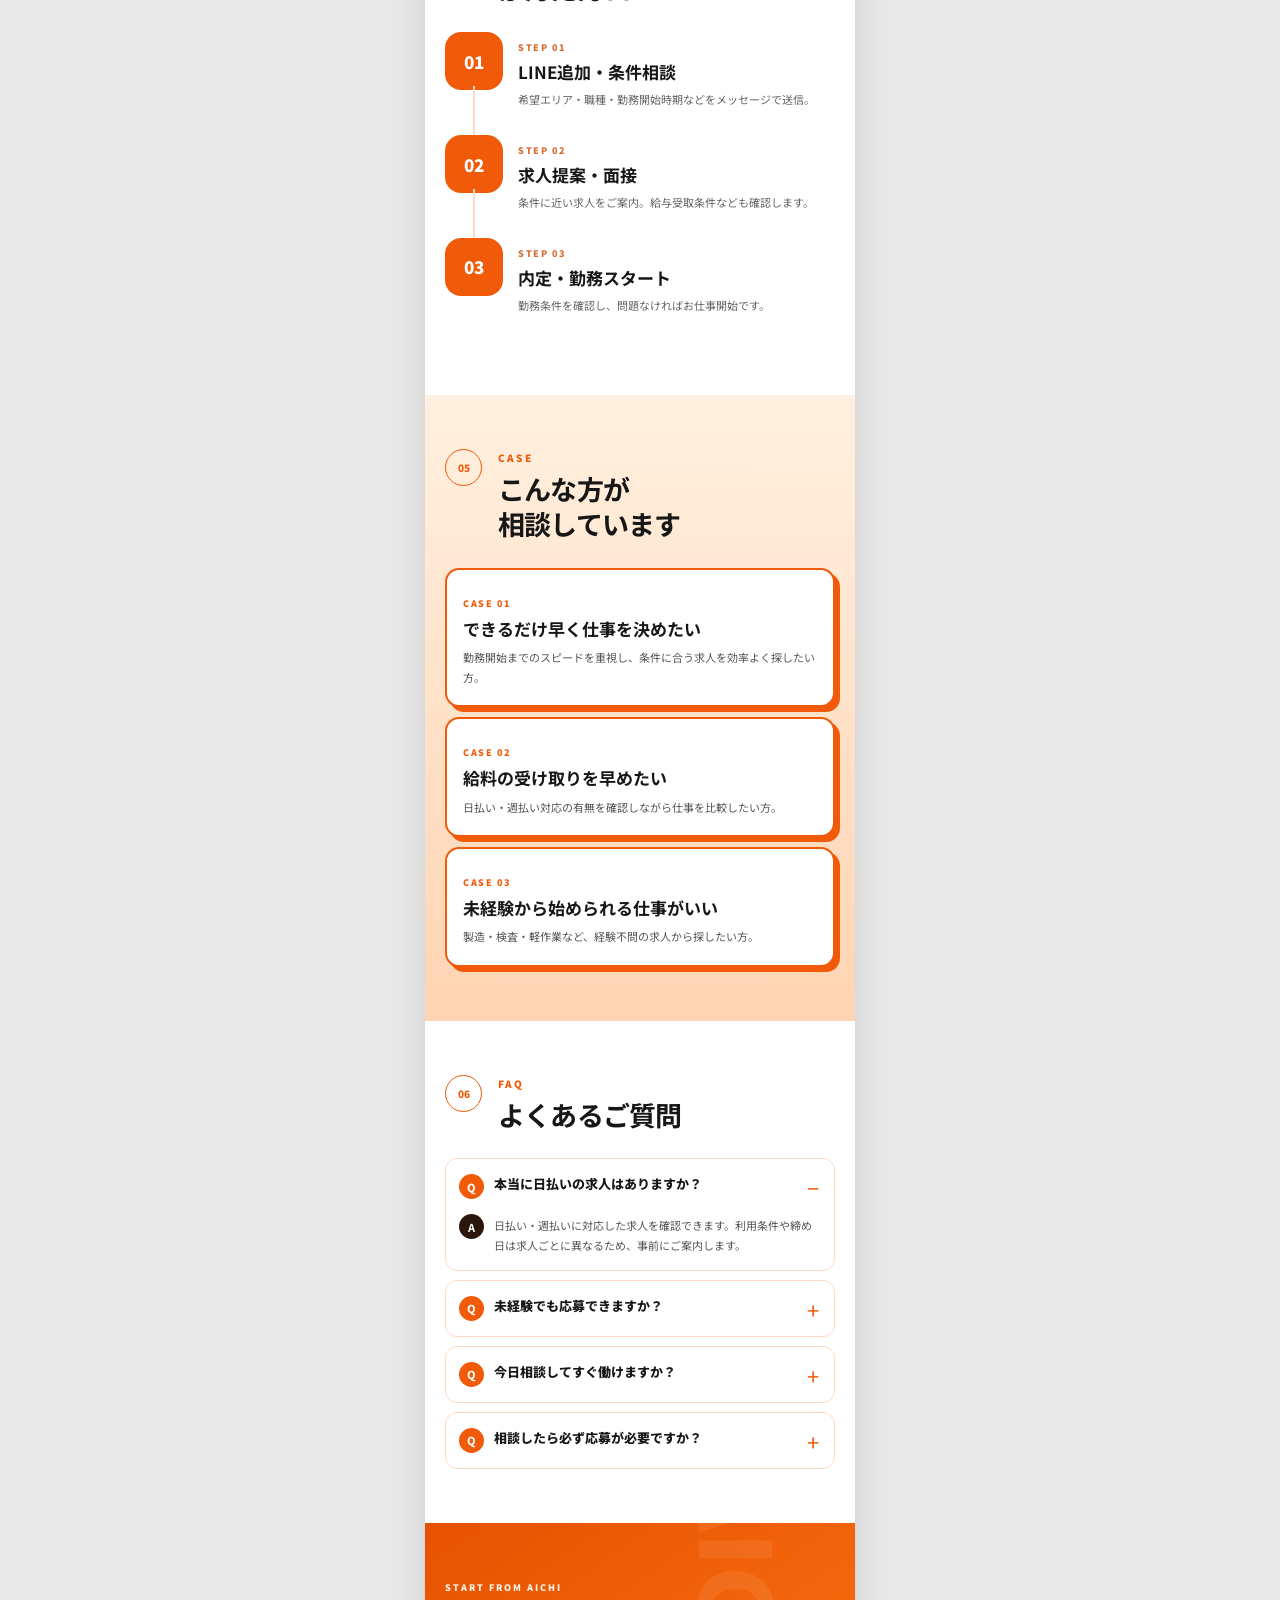
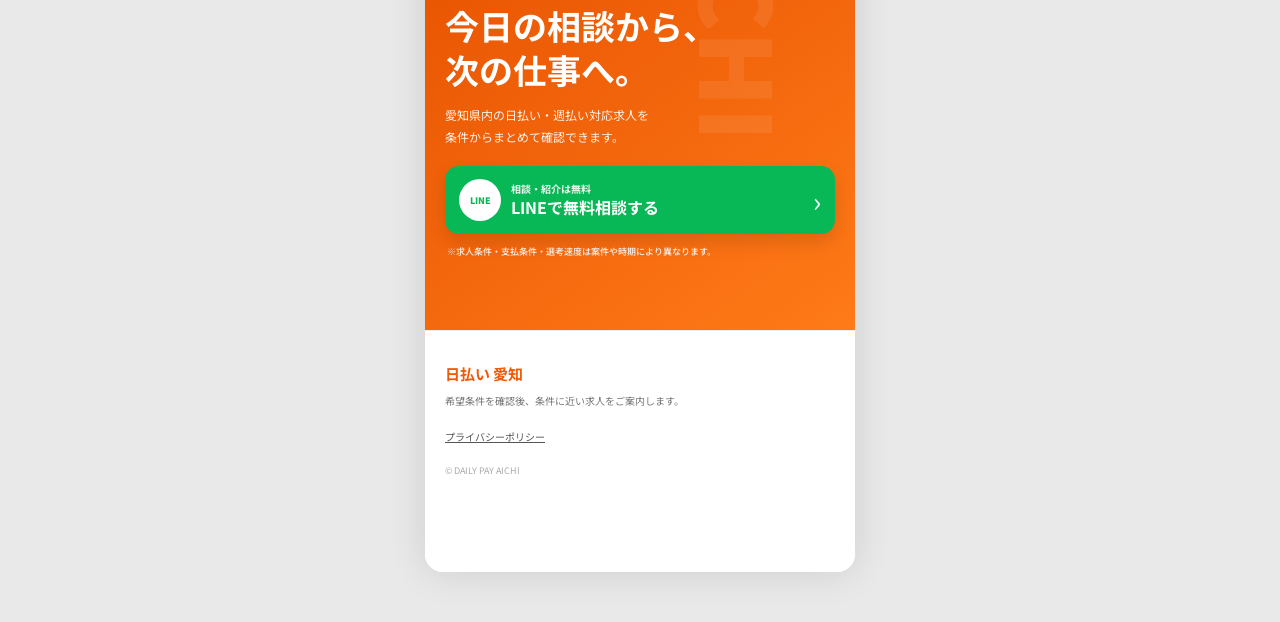
==== commit 9a960526: "Add files via upload" ====
--- a/index.html
+++ b/index.html
@@ -117,9 +117,7 @@
           </div>
         </div>
         <div class="area-map">
-          <div class="aichi-shape" aria-hidden="true">
-            <svg viewBox="0 0 320 260"><path d="M83 32c27-11 59-1 78 21 25-18 68-9 81 19 7 15 7 28 2 42 25 10 39 38 29 62-11 27-40 38-64 31-14 27-48 39-76 27-19-8-30-25-34-43-30 4-60-11-70-39-10-29 5-61 34-74-3-20 4-37 20-46Z" fill="#111"/><circle cx="132" cy="89" r="8" fill="#f5d33f"/><circle cx="176" cy="113" r="8" fill="#f5d33f"/><circle cx="130" cy="150" r="8" fill="#f5d33f"/><circle cx="203" cy="157" r="8" fill="#f5d33f"/><circle cx="94" cy="120" r="8" fill="#f5d33f"/></svg>
-          </div>
+          <img class="aichi-map-image" src="assets/aichi-map.png" alt="愛知県の市町村マップ">
           <div class="area-cities">
             <span>名古屋市</span><span>豊田市</span><span>岡崎市</span><span>刈谷市</span><span>安城市</span><span>豊橋市</span><span>その他愛知県内</span>
           </div>
--- a/assets/style.css
+++ b/assets/style.css
@@ -26,7 +26,7 @@
 .section-head{display:grid;grid-template-columns:42px 1fr;gap:11px;align-items:start;margin-bottom:26px}.section-no{width:37px;height:37px;border-radius:50%;display:grid;place-items:center;border:1.5px solid var(--orange);font-size:10px;font-weight:900;color:var(--orange)}.section-head p{font-size:10px;letter-spacing:.22em;margin:1px 0 6px;font-weight:900;color:var(--orange)}.section-head h2{font-size:27px;line-height:1.32;margin:0;letter-spacing:-.03em}.section-head--dark .section-no{border-color:#fff;color:#fff}.section-head--dark p{color:#ff9b5f}
 .point-list{display:grid;gap:12px}.point-card{position:relative;display:grid;grid-template-columns:78px 1fr;gap:14px;padding:19px 15px 18px;background:var(--orange-soft);border:1px solid #ffd9c1;border-radius:16px;overflow:hidden}.point-index{position:absolute;right:-4px;top:-20px;font-size:72px;font-weight:900;color:#ffe4d4;line-height:1}.point-icon{width:70px;height:70px;background:var(--orange);border-radius:14px;display:grid;place-items:center;position:relative;z-index:2}.point-icon svg{width:46px;height:46px;fill:none;stroke:#fff;stroke-width:4;stroke-linejoin:round;stroke-linecap:round}.point-card h3{position:relative;margin:3px 0 7px;font-size:18px}.point-card p{position:relative;margin:0;color:#555;font-size:12px;line-height:1.75}
 .jobs-grid{display:grid;grid-template-columns:1fr 1fr;gap:10px}.job-card{background:#fff;color:var(--ink);border-radius:13px;overflow:hidden}.job-art{background:#eee;aspect-ratio:1.45/1;overflow:hidden}.job-art img{width:100%;height:100%;object-fit:cover}.job-body{padding:12px 11px 14px}.job-body span{display:inline-block;font-size:8px;font-weight:900;color:#a13e00;background:#ffe3d2;border-radius:999px;padding:4px 7px;margin-bottom:6px}.job-body h3{font-size:15px;margin:0 0 5px}.job-body p{font-size:10px;color:#666;line-height:1.6;margin:0}.section-note{font-size:9px;color:#777;line-height:1.6;margin:16px 2px 0}.section-note--dark{color:#c9b2a5}
-.area-map{background:#fff;border:2px solid var(--orange);border-radius:18px;padding:18px 14px;margin-bottom:18px}.aichi-shape{width:80%;margin:0 auto 10px}.aichi-shape path{fill:var(--orange)}.aichi-shape circle{fill:#fff}.area-cities{display:flex;flex-wrap:wrap;gap:6px;justify-content:center}.area-cities span{background:#fff4ec;border:1px solid #ffd1b6;border-radius:999px;padding:6px 10px;font-size:10px;font-weight:800}.area-cities span:last-child{background:var(--orange);color:#fff;border-color:var(--orange)}
+.area-map{background:#fff;border:2px solid var(--orange);border-radius:18px;padding:14px;margin-bottom:18px}.aichi-map-image{width:100%;height:auto;border-radius:10px;margin:0 auto 12px;display:block}.area-cities{display:flex;flex-wrap:wrap;gap:6px;justify-content:center}.area-cities span{background:#fff4ec;border:1px solid #ffd1b6;border-radius:999px;padding:6px 10px;font-size:10px;font-weight:800}.area-cities span:last-child{background:var(--orange);color:#fff;border-color:var(--orange)}
 .photo-feature{background:#fff;padding:0 20px 54px}.photo-feature img{width:100%;height:250px;object-fit:cover;border-radius:18px 18px 0 0}.photo-feature__body{background:var(--orange);color:#fff;border-radius:0 0 18px 18px;padding:22px 18px}.photo-feature__body span{font-size:9px;letter-spacing:.2em;font-weight:900;color:#ffe0cb}.photo-feature__body h2{font-size:24px;line-height:1.4;margin:6px 0 10px}.photo-feature__body p{font-size:11px;line-height:1.8;margin:0;color:#fff3eb}
 .flow-list{list-style:none;margin:0;padding:0;display:grid;gap:0}.flow-list li{display:grid;grid-template-columns:60px 1fr;gap:13px;position:relative;padding:0 0 26px}.flow-list li:not(:last-child):before{content:"";position:absolute;left:28px;top:54px;bottom:0;width:2px;background:#ffd9c1}.flow-no{width:58px;height:58px;background:var(--orange);color:#fff;border-radius:16px;display:grid;place-items:center;font-size:17px;font-weight:900}.flow-list small{font-size:9px;letter-spacing:.18em;color:#d66b31;font-weight:900}.flow-list h3{font-size:17px;margin:3px 0 6px}.flow-list p{font-size:11px;color:#666;line-height:1.7;margin:0}
 .case-list{display:grid;gap:10px}.case-list article{background:#fff;border:2px solid var(--orange);border-radius:14px;padding:18px 16px;box-shadow:5px 5px 0 var(--orange)}.case-list span{font-size:9px;letter-spacing:.18em;font-weight:900;color:var(--orange)}.case-list h3{font-size:17px;line-height:1.45;margin:5px 0 7px}.case-list p{font-size:11px;line-height:1.75;color:#555;margin:0}
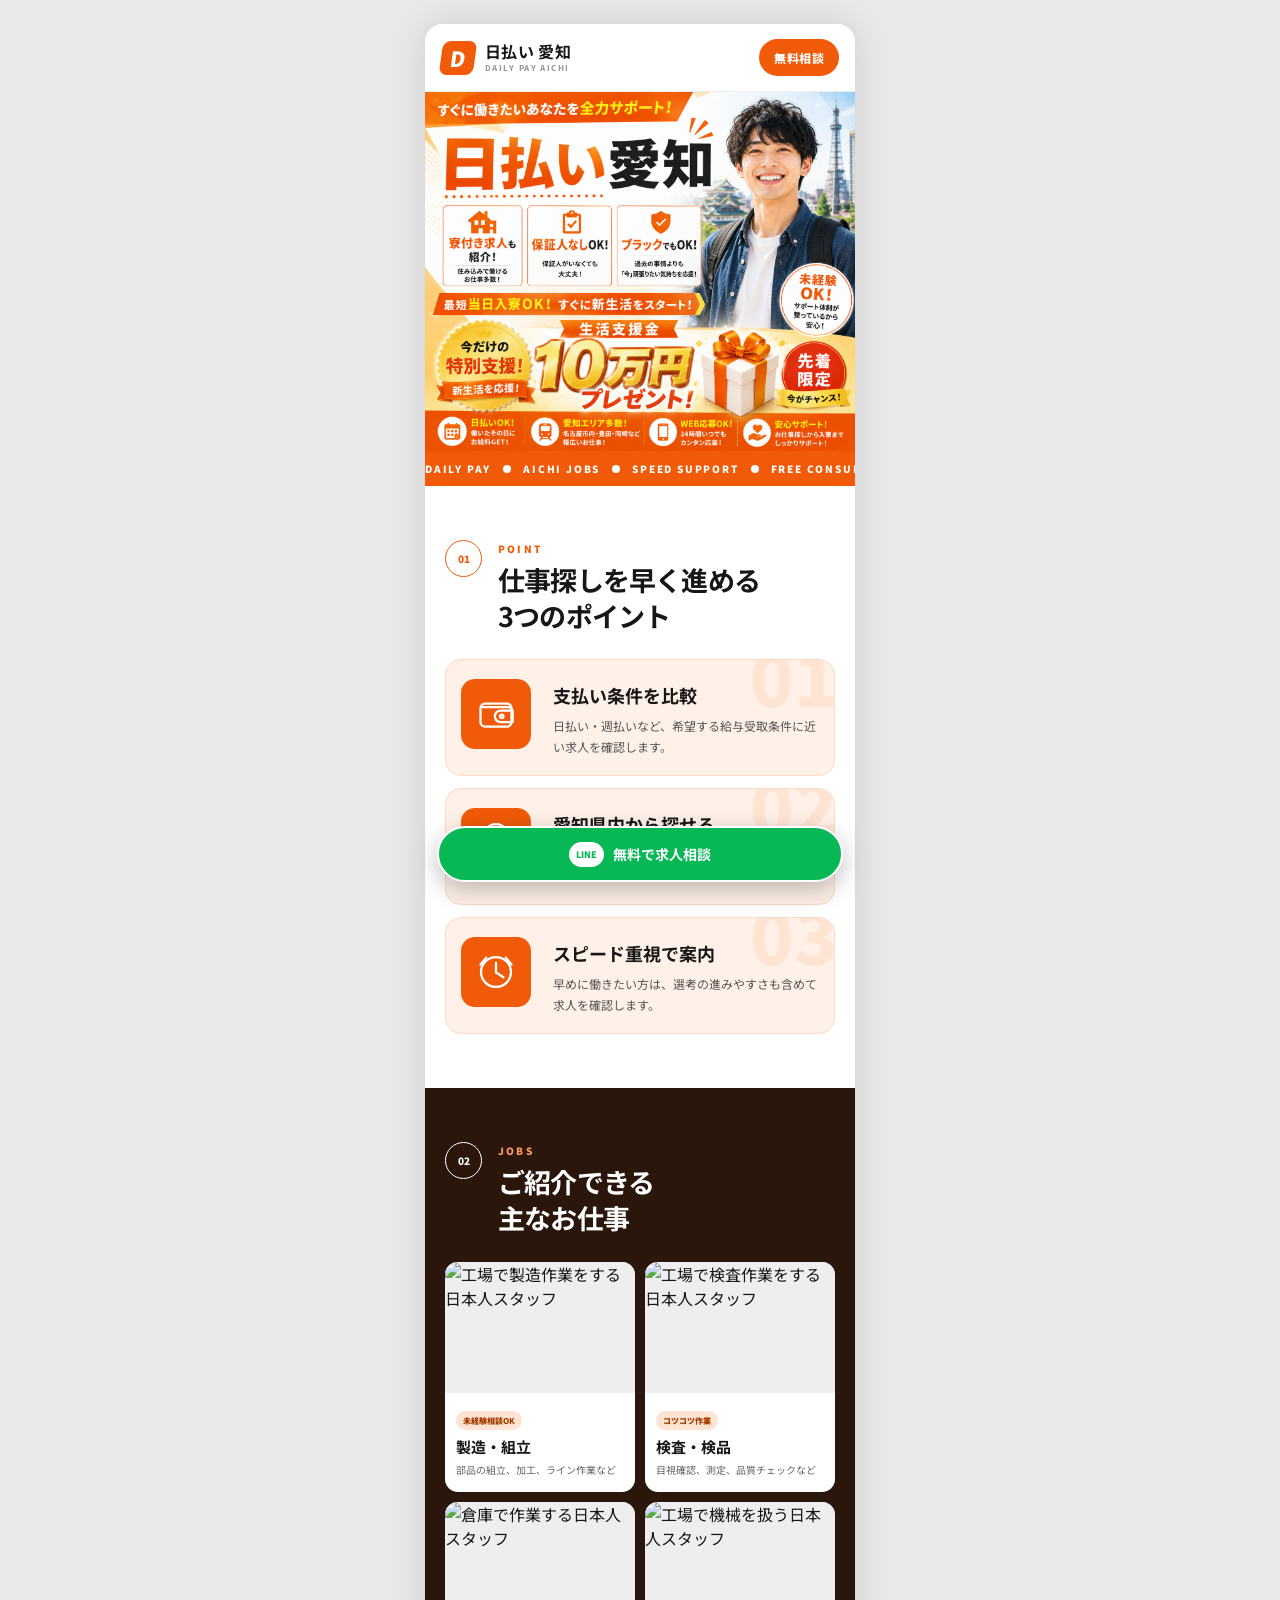
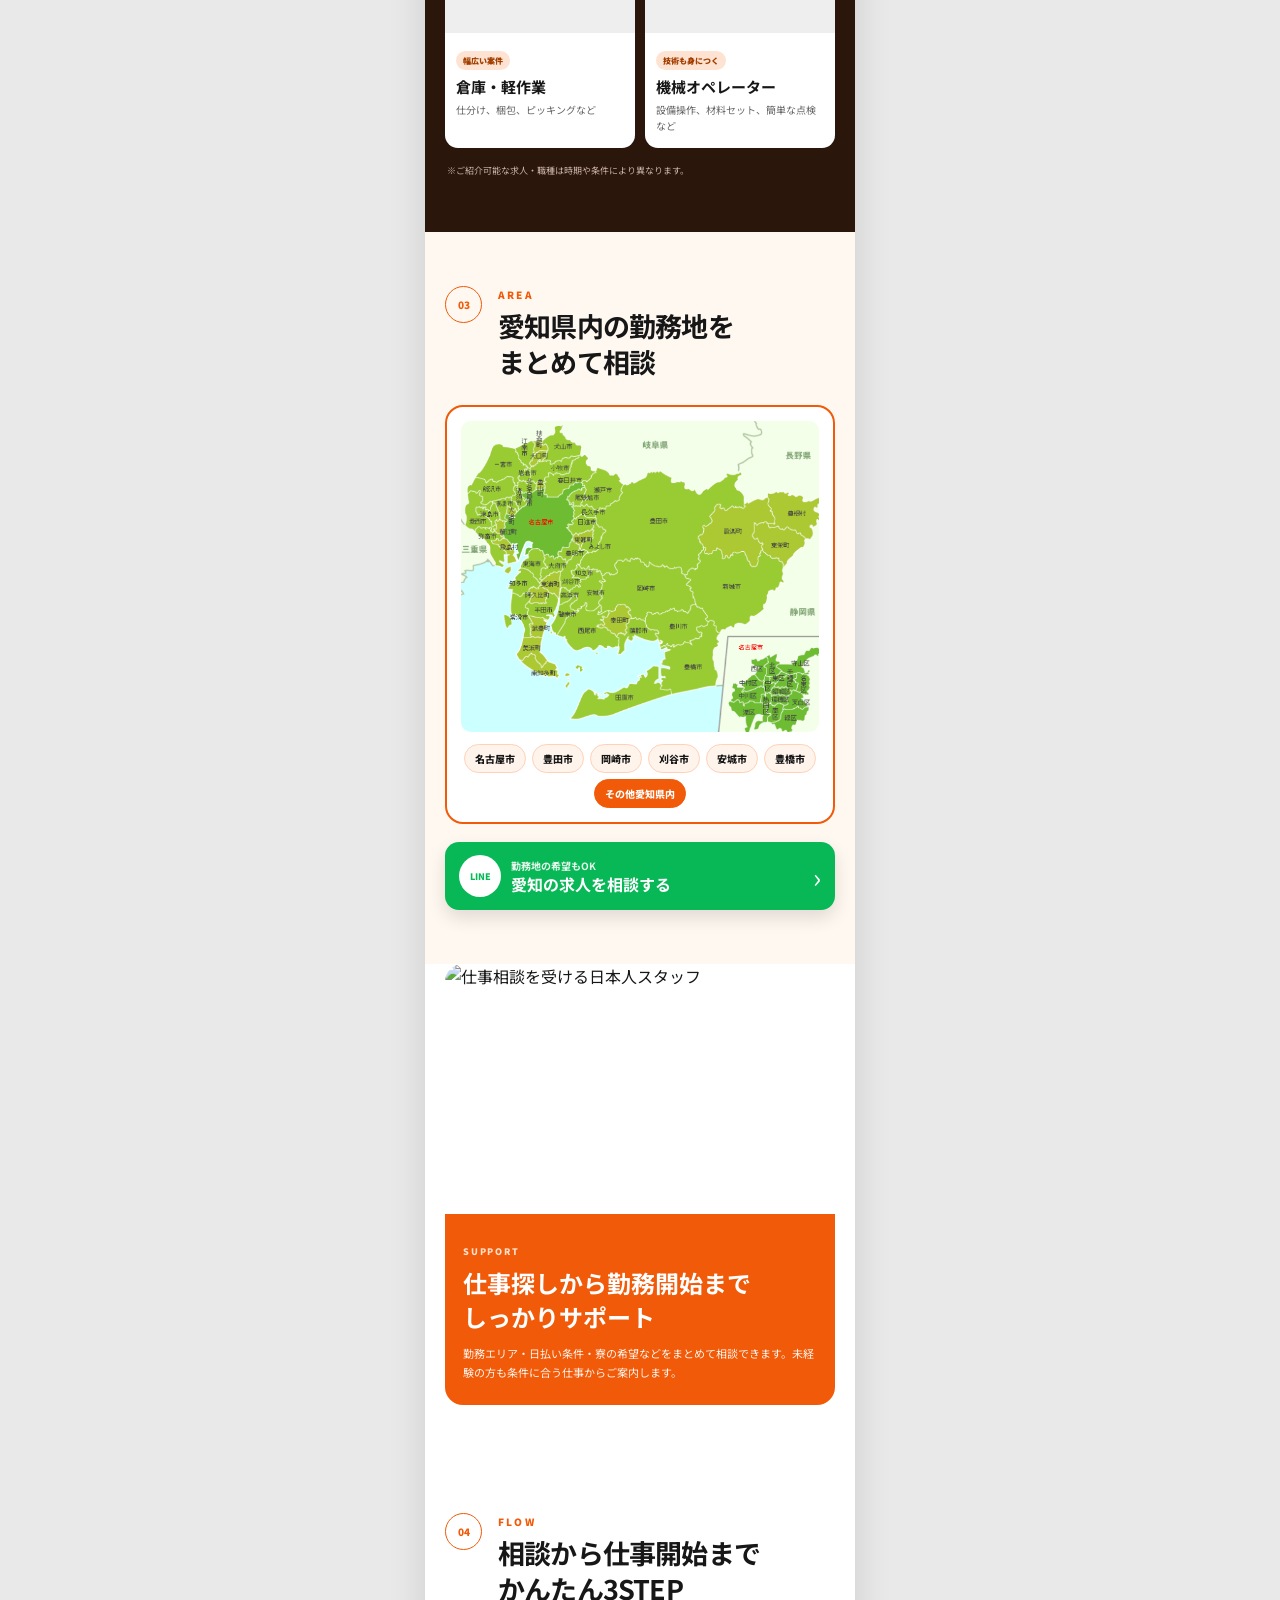
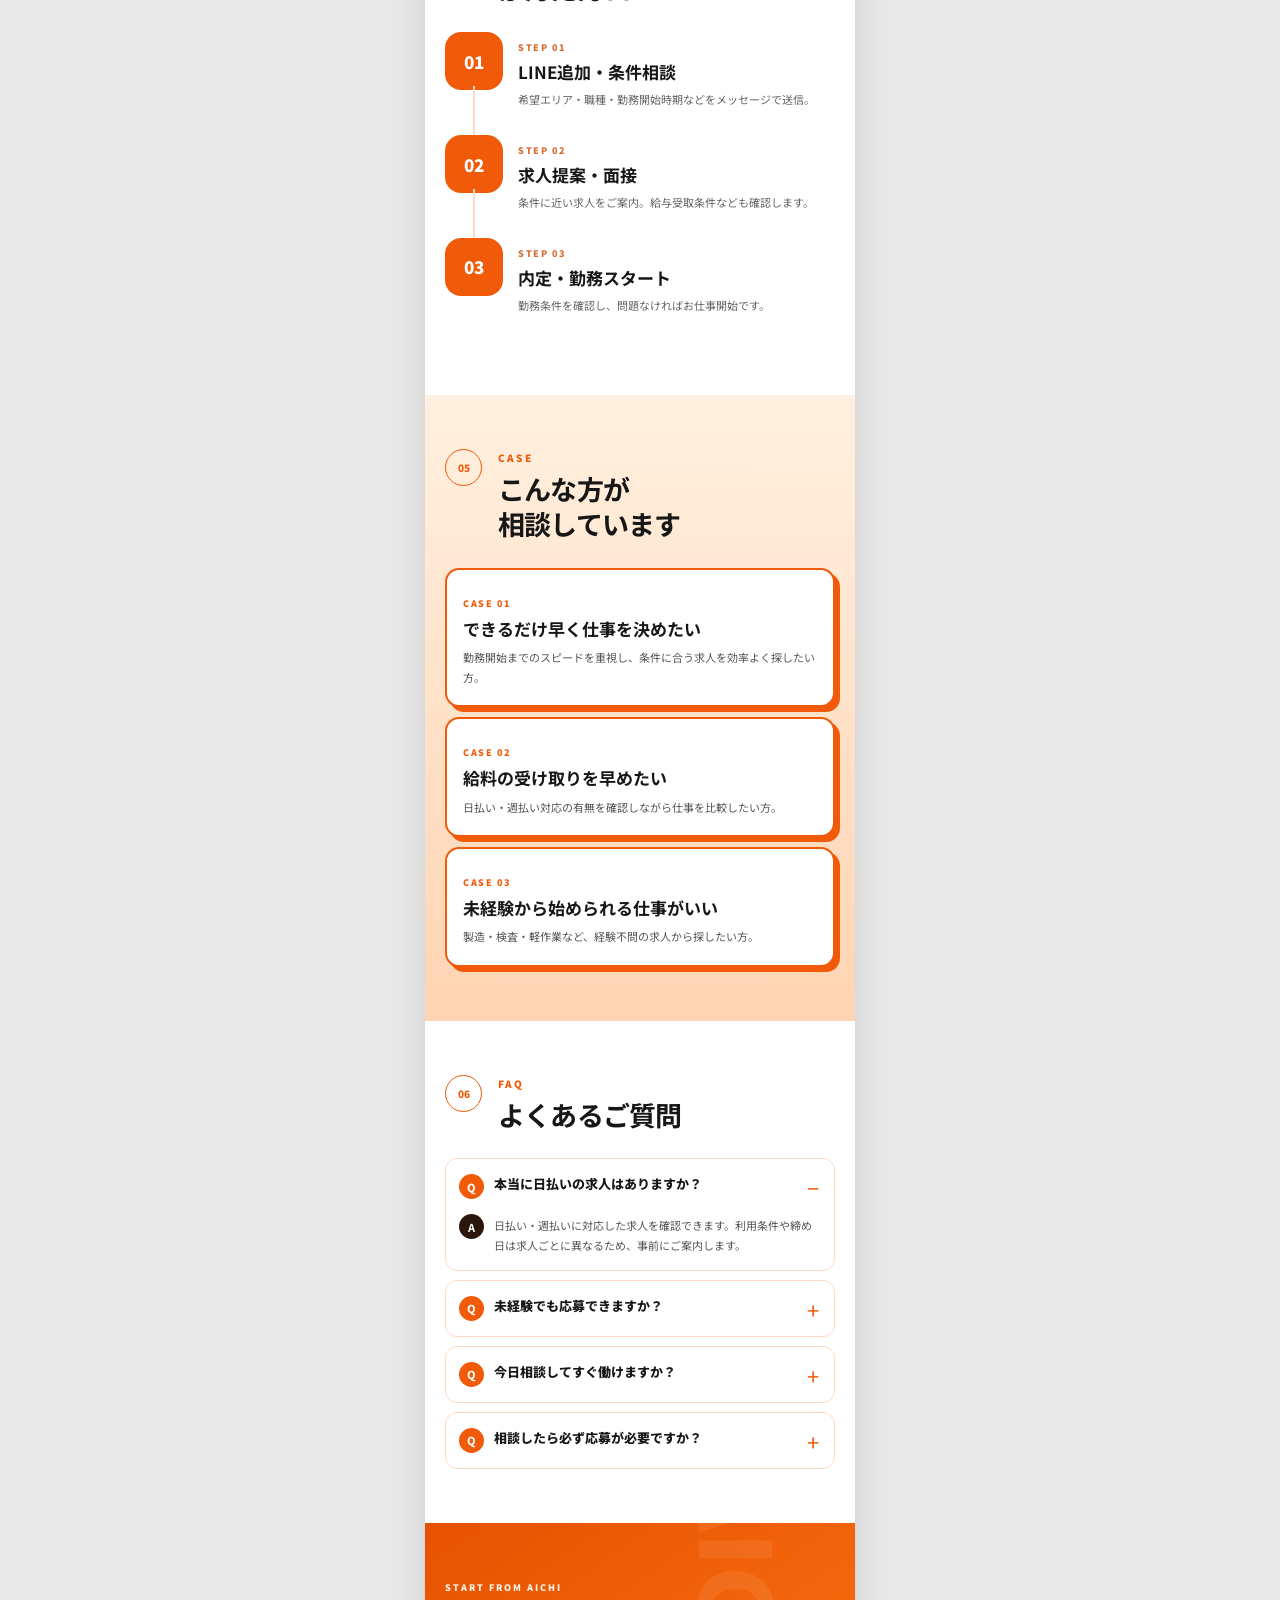
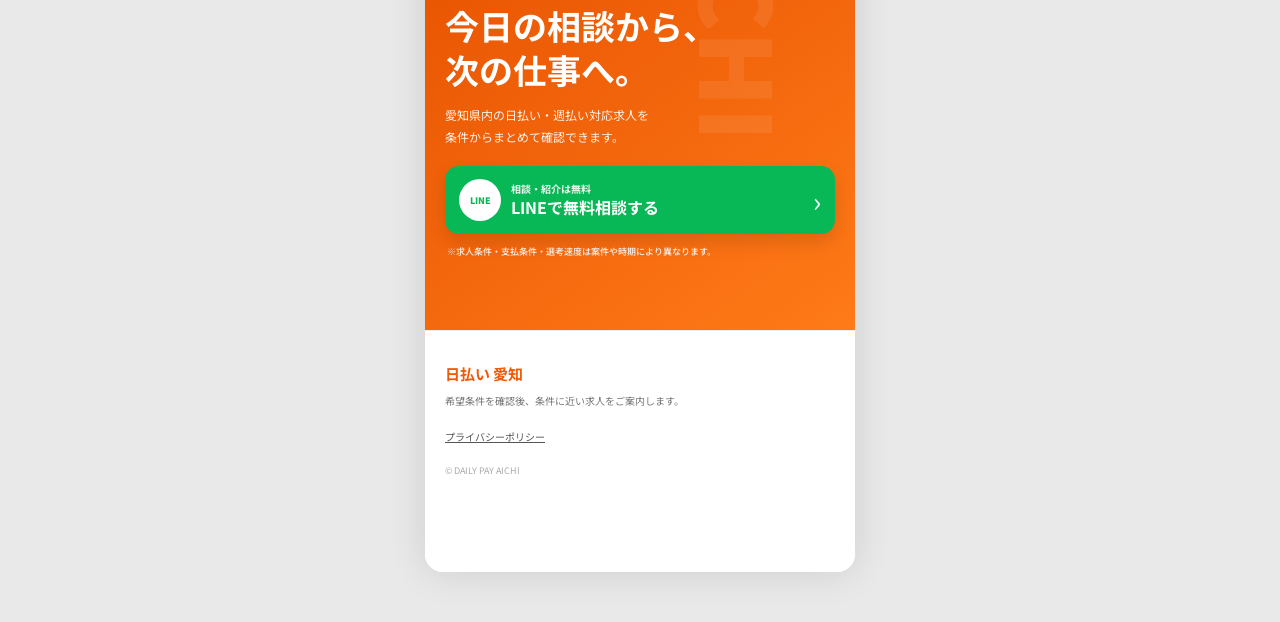
==== commit 1ea4a986: "Add files via upload" ====
--- a/index.html
+++ b/index.html
@@ -89,19 +89,19 @@
 
         <div class="jobs-grid">
           <article class="job-card">
-            <div class="job-art"><img src="https://images.unsplash.com/photo-1670291757207-679ed4adc91a?auto=format&fit=crop&fm=jpg&ixid=M3wxMjA3fDB8MHxwaG90by1wYWdlfHx8fGVufDB8fHx8fA%3D%3D&ixlib=rb-4.1.0&q=60&w=3000" alt="工場の製造設備"></div>
+            <div class="job-art"><img src="https://yoshiki0304.github.io/job-3/assets/job-manufacturing.webp" alt="工場で製造作業をする日本人スタッフ"></div>
             <div class="job-body"><span>未経験相談OK</span><h3>製造・組立</h3><p>部品の組立、加工、ライン作業など</p></div>
           </article>
           <article class="job-card">
-            <div class="job-art"><img src="https://images.unsplash.com/photo-1758873263563-5ba4aa330799?auto=format&fit=crop&fm=jpg&ixid=M3wxMjA3fDB8MHxwaG90by1wYWdlfHx8fGVufDB8fHx8fA%3D%3D&ixlib=rb-4.1.0&q=60&w=3000" alt="ノギスで金属部品を検査している様子"></div>
+            <div class="job-art"><img src="https://yoshiki0304.github.io/job-3/assets/job-inspection-photo.webp" alt="工場で検査作業をする日本人スタッフ"></div>
             <div class="job-body"><span>コツコツ作業</span><h3>検査・検品</h3><p>目視確認、測定、品質チェックなど</p></div>
           </article>
           <article class="job-card">
-            <div class="job-art"><img src="https://images.unsplash.com/photo-1740126102497-61d43454a131?auto=format&fit=crop&fm=jpg&ixid=M3wxMjA3fDB8MHxwaG90by1wYWdlfHx8fGVufDB8fHx8fA%3D%3D&ixlib=rb-4.1.0&q=60&w=3000" alt="倉庫内の棚と梱包用ダンボール"></div>
+            <div class="job-art"><img src="https://yoshiki0304.github.io/job-3/assets/job-warehouse-photo.webp" alt="倉庫で作業する日本人スタッフ"></div>
             <div class="job-body"><span>幅広い案件</span><h3>倉庫・軽作業</h3><p>仕分け、梱包、ピッキングなど</p></div>
           </article>
           <article class="job-card">
-            <div class="job-art"><img src="https://images.unsplash.com/photo-1685483749753-0dab7e144794?auto=format&fit=crop&fm=jpg&ixid=M3wxMjA3fDB8MHxwaG90by1wYWdlfHx8fGVufDB8fHx8fA%3D%3D&ixlib=rb-4.1.0&q=60&w=3000" alt="倉庫内の棚と作業スペース"></div>
+            <div class="job-art"><img src="https://yoshiki0304.github.io/job-3/assets/job-manufacturing.webp" alt="工場で機械を扱う日本人スタッフ"></div>
             <div class="job-body"><span>技術も身につく</span><h3>機械オペレーター</h3><p>設備操作、材料セット、簡単な点検など</p></div>
           </article>
         </div>
@@ -130,7 +130,7 @@
       </section>
 
       <section class="photo-feature">
-        <img src="https://download.pakutaso.com/shared/img/thumb/OZP_senbanwoganbaru1188_TP_V.jpg" alt="町工場で旋盤を操作する作業員">
+        <img src="https://yoshiki0304.github.io/job-3/assets/support-consult.webp" alt="仕事相談を受ける日本人スタッフ">
         <div class="photo-feature__body">
           <span>SUPPORT</span>
           <h2>仕事探しから勤務開始まで<br>しっかりサポート</h2>
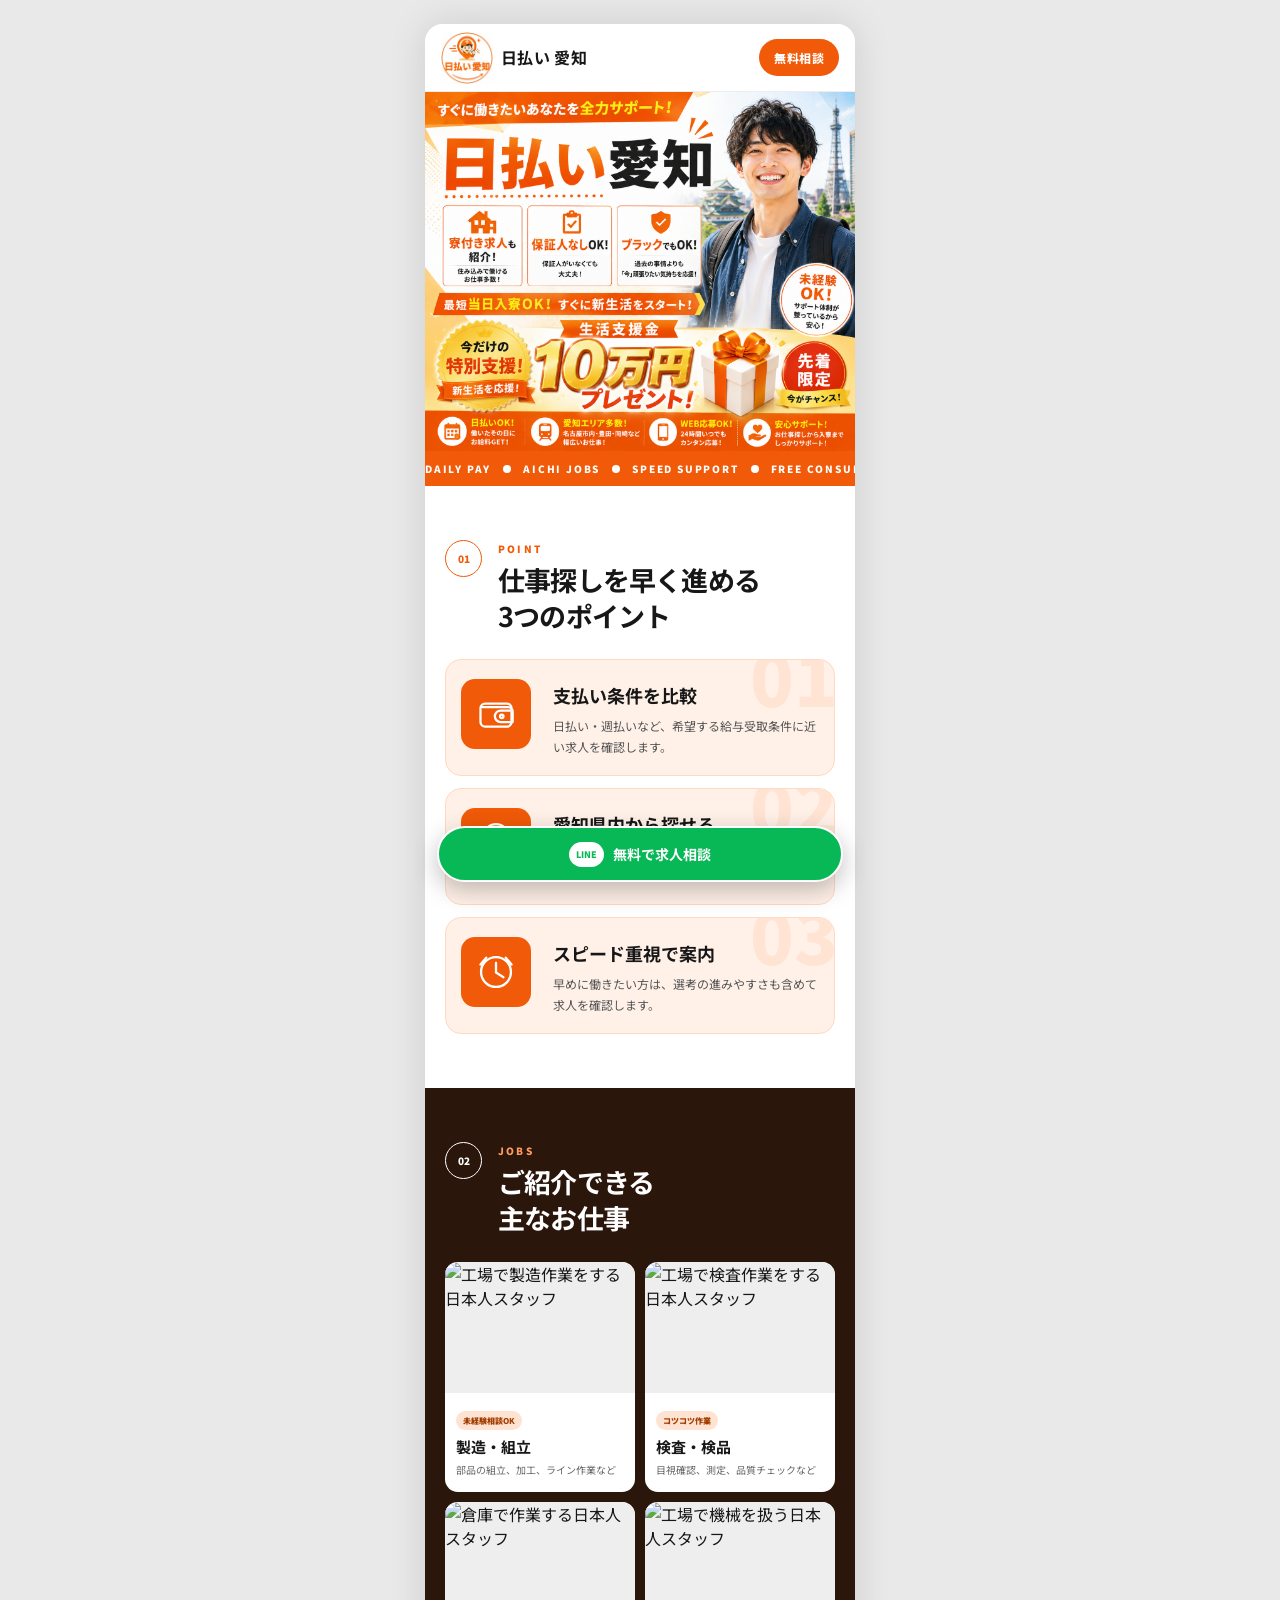
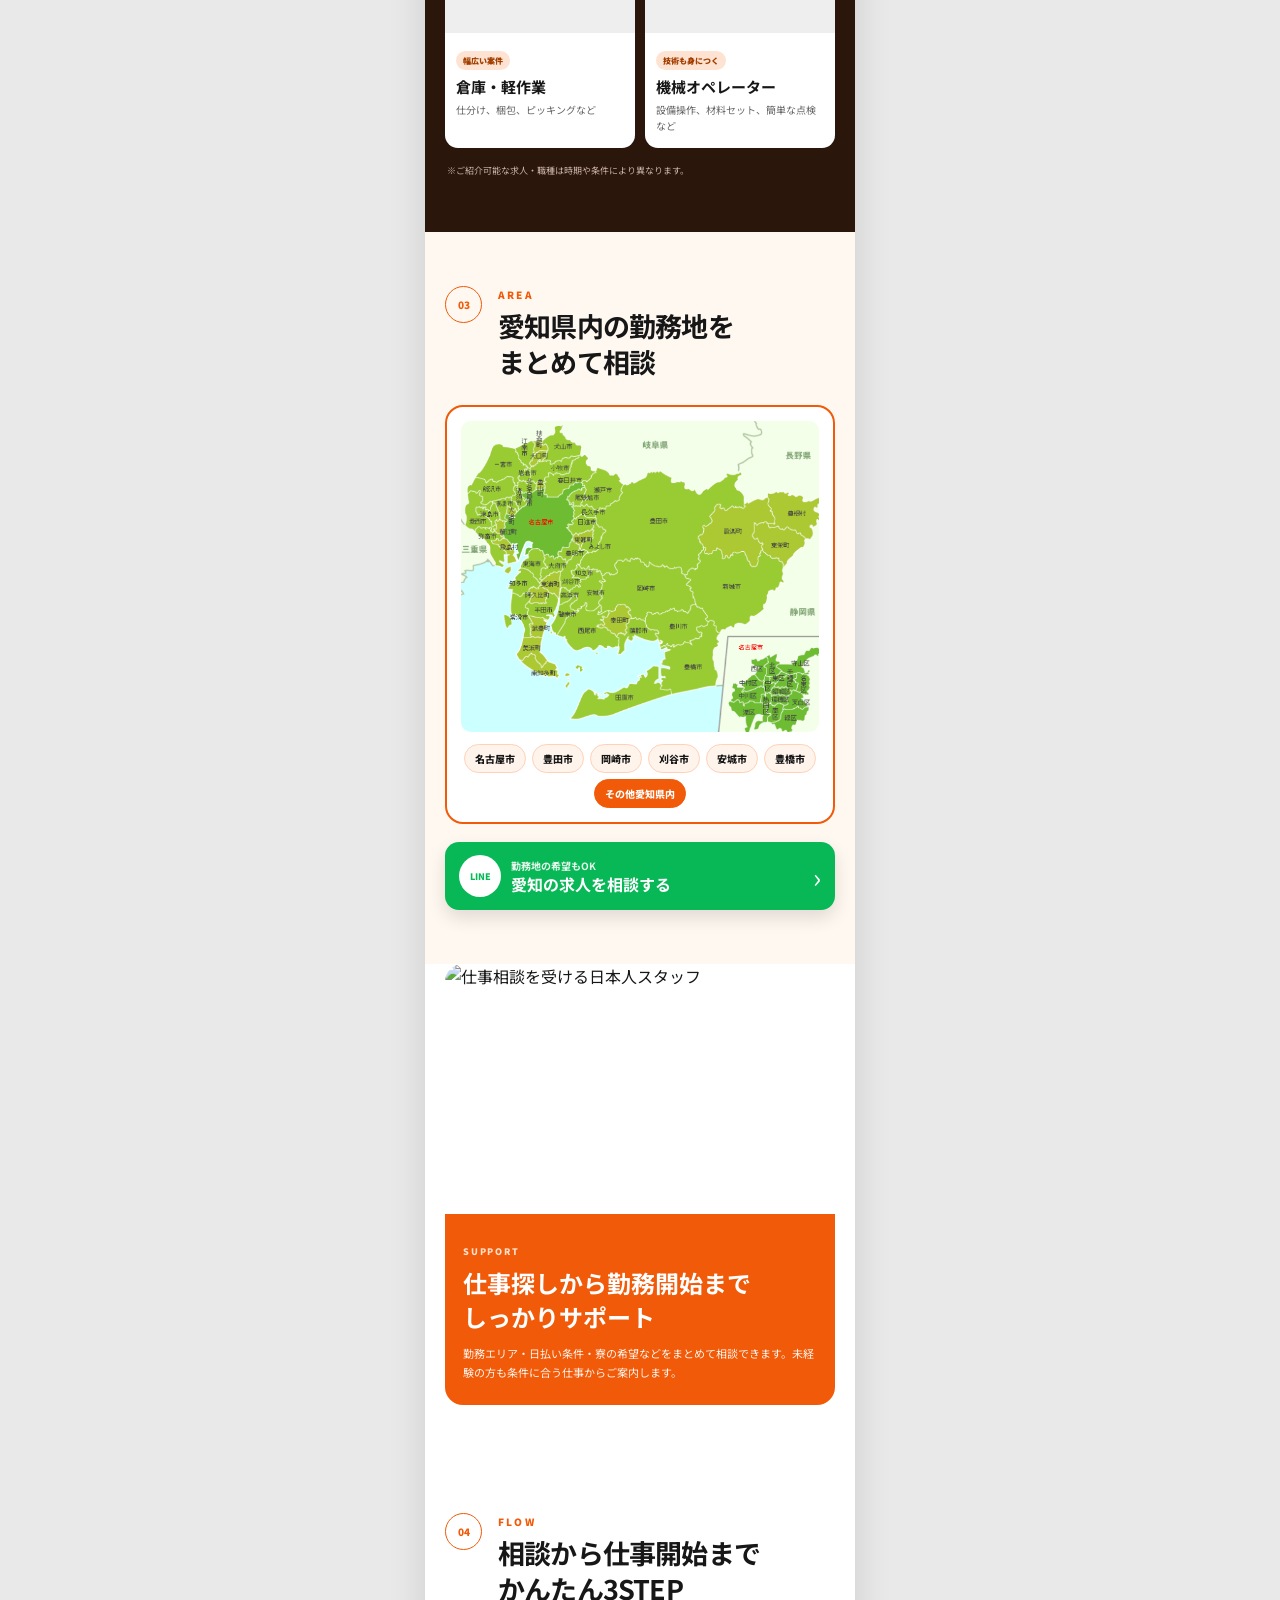
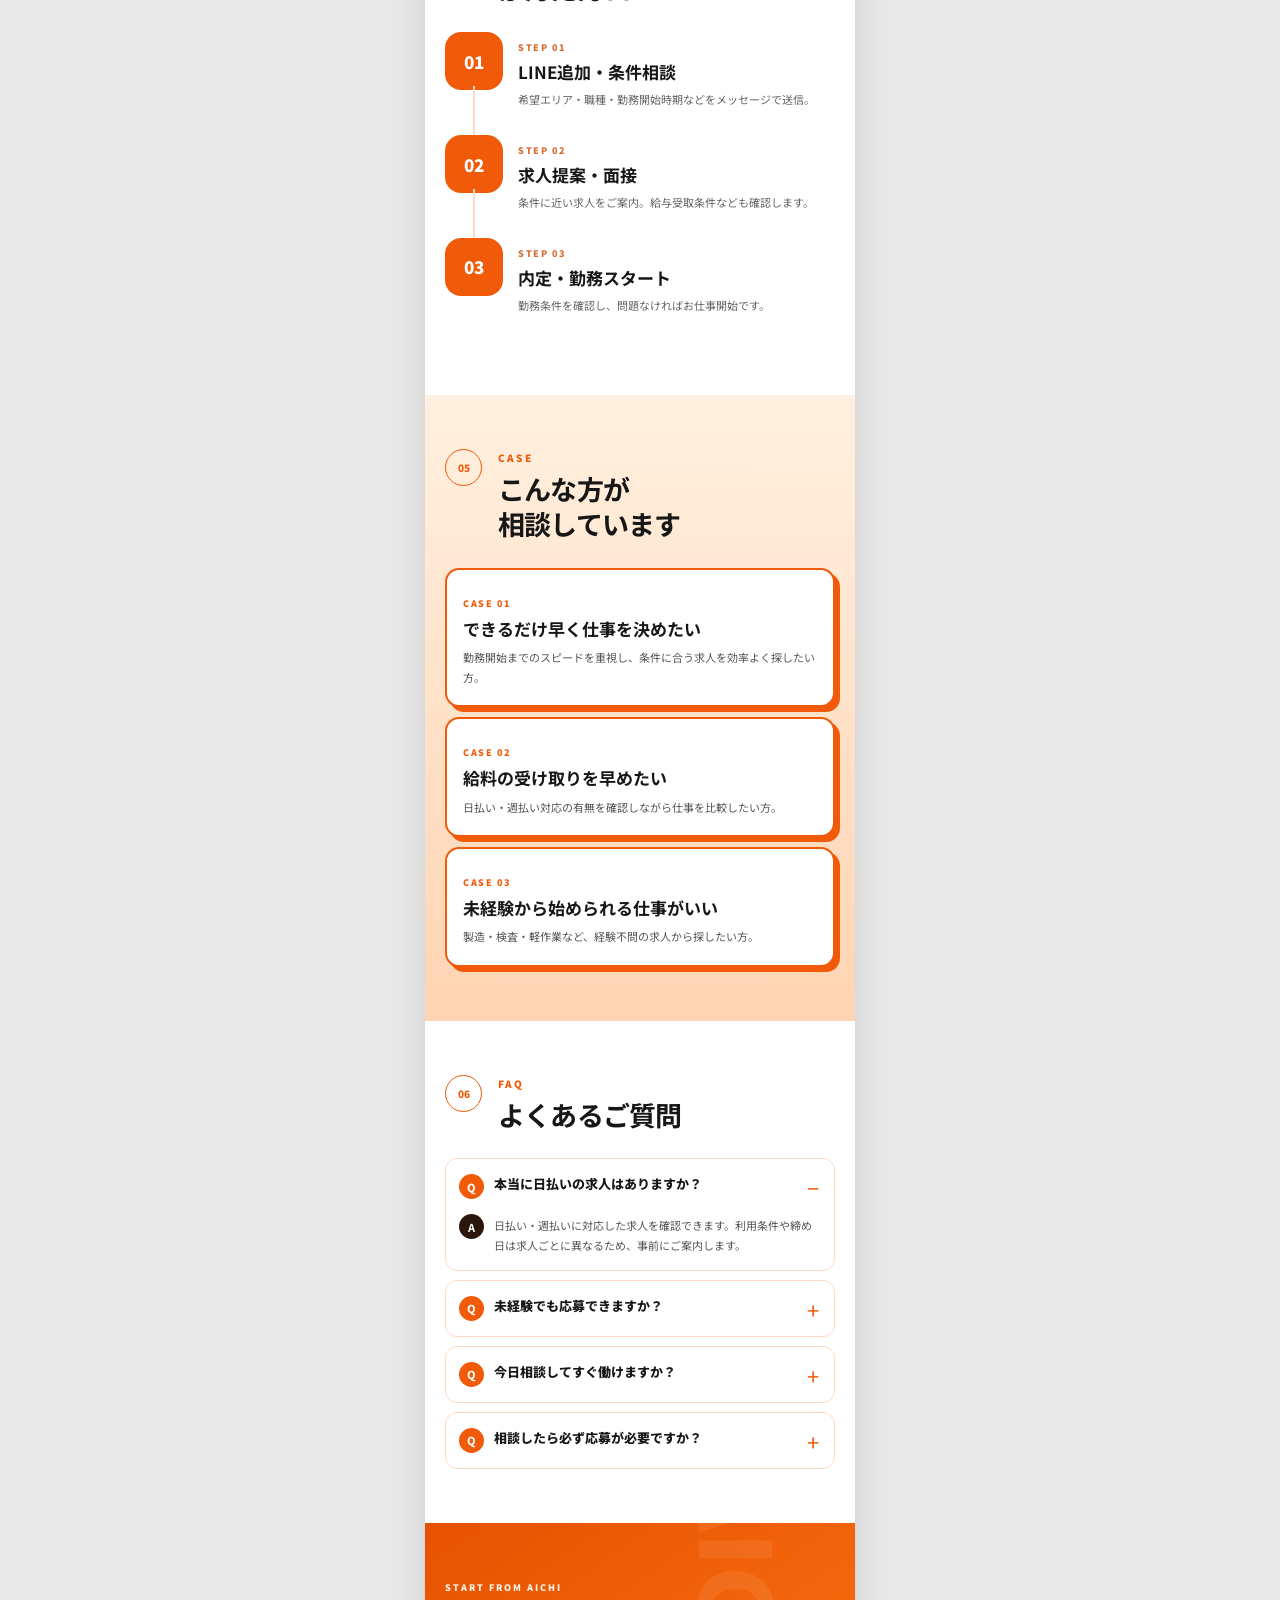
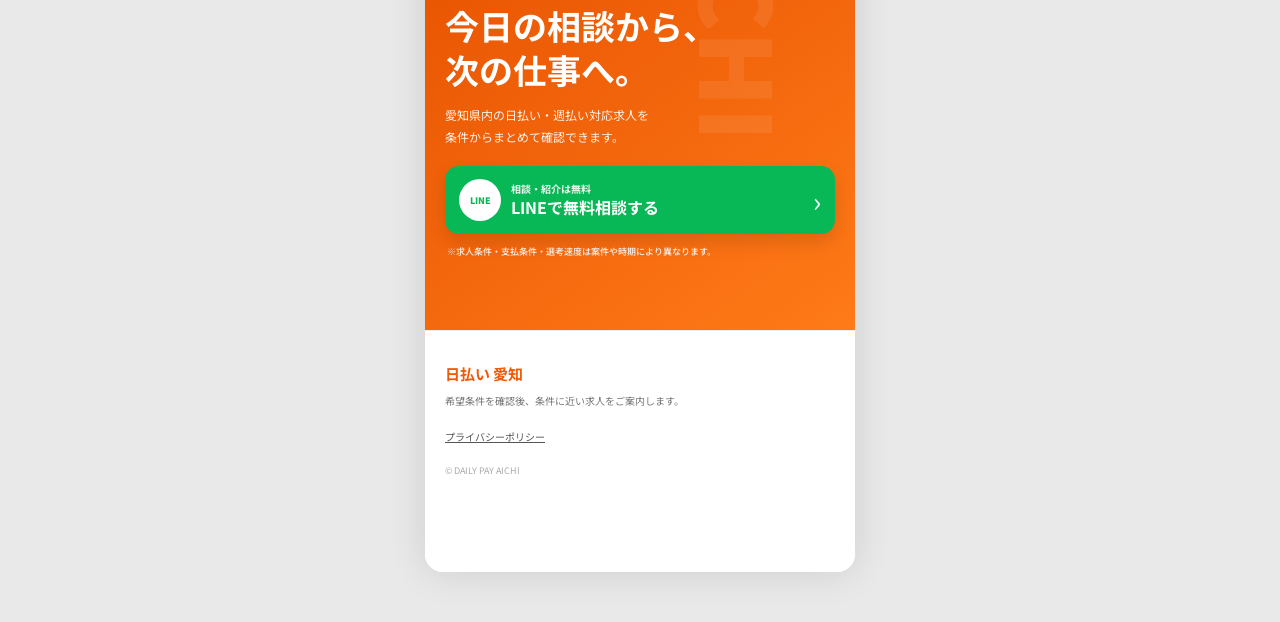
==== commit 266947e3: "Add files via upload" ====
--- a/index.html
+++ b/index.html
@@ -15,10 +15,9 @@
   <div class="page-shell">
     <header class="site-header">
       <a class="brand" href="#top" aria-label="日払い 愛知 トップへ">
-        <span class="brand-mark">D</span>
+        <img class="brand-logo" src="assets/logo-daily-pay-aichi.webp" alt="日払い 愛知 ロゴ" width="54" height="54">
         <span class="brand-copy">
           <strong>日払い 愛知</strong>
-          <small>DAILY PAY AICHI</small>
         </span>
       </a>
       <a class="header-cta" href="https://lin.ee/XXXXXXXX" target="_blank" rel="noopener">無料相談</a>
--- a/assets/style.css
+++ b/assets/style.css
@@ -17,8 +17,7 @@
 a{color:inherit;text-decoration:none}img,svg{display:block;max-width:100%}button,input,textarea,select{font:inherit}
 .page-shell{width:min(100%,var(--max));margin:0 auto;background:#fff;min-height:100vh;position:relative;overflow:hidden;box-shadow:0 0 38px rgba(0,0,0,.12)}
 .site-header{height:68px;display:flex;align-items:center;justify-content:space-between;padding:0 16px;background:#fff;border-bottom:1px solid #eee;position:relative;z-index:10}
-.brand{display:flex;align-items:center;gap:10px}.brand-mark{width:34px;height:34px;border-radius:8px;background:var(--orange);color:#fff;display:grid;place-items:center;font-weight:900;font-size:21px;transform:skew(-8deg)}
-.brand-copy{display:flex;flex-direction:column;line-height:1.05}.brand-copy strong{font-size:16px;letter-spacing:.02em}.brand-copy small{font-size:8px;letter-spacing:.18em;color:#999;margin-top:4px;font-weight:800}
+.brand{display:flex;align-items:center;gap:8px;min-width:0}.brand-logo{width:52px;height:52px;object-fit:contain;flex:0 0 auto}.brand-copy{display:flex;flex-direction:column;line-height:1.05}.brand-copy strong{font-size:16px;letter-spacing:.02em;white-space:nowrap}
 .header-cta{background:var(--orange);color:#fff;border-radius:999px;padding:10px 15px;font-size:12px;font-weight:800;letter-spacing:.04em}
 .hero-photo{padding:0;background:#fff}.hero-photo img{width:100%;height:auto;display:block}
 .ticker{background:var(--orange);color:#fff;overflow:hidden;padding:10px 0;white-space:nowrap}.ticker-track{display:flex;align-items:center;gap:12px;width:max-content;animation:ticker 22s linear infinite}.ticker span{font-size:10px;letter-spacing:.18em;font-weight:900}.ticker i{width:8px;height:8px;border-radius:50%;background:#fff}@keyframes ticker{from{transform:translateX(0)}to{transform:translateX(-45%)}}
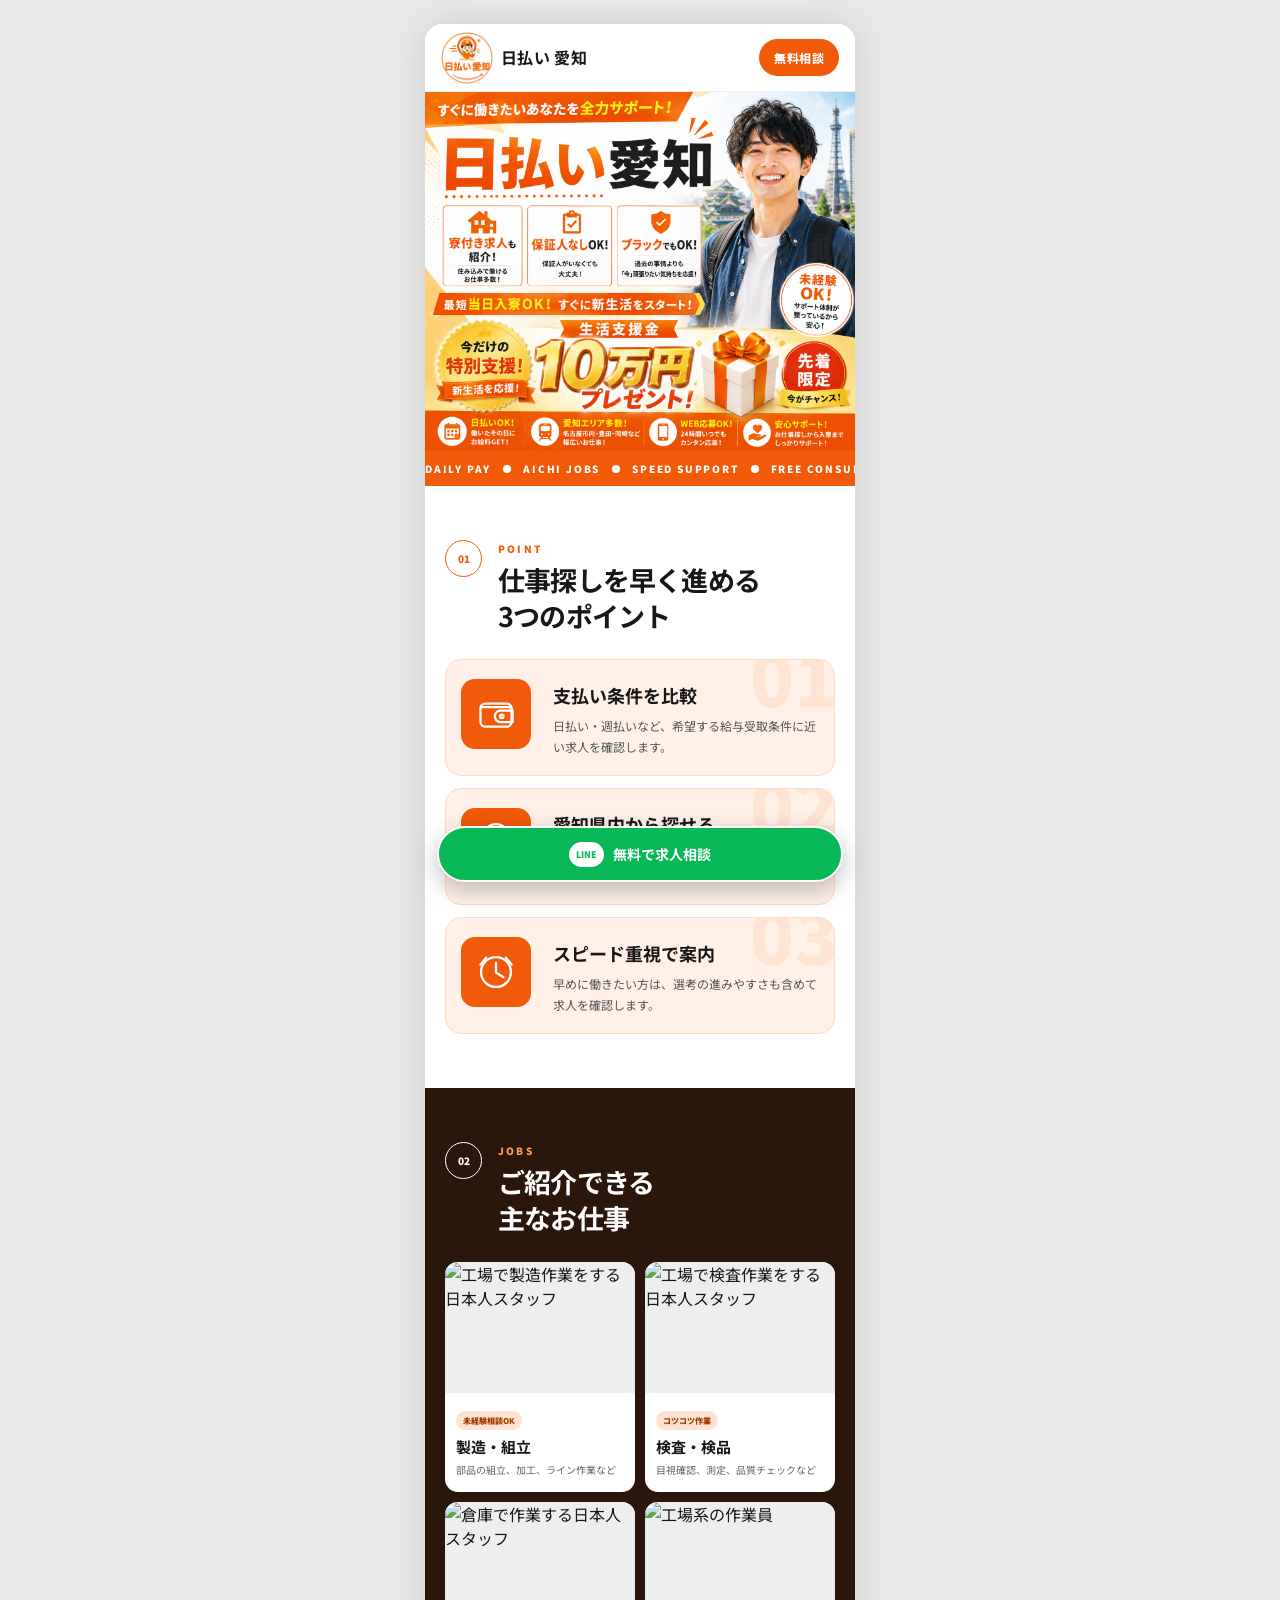
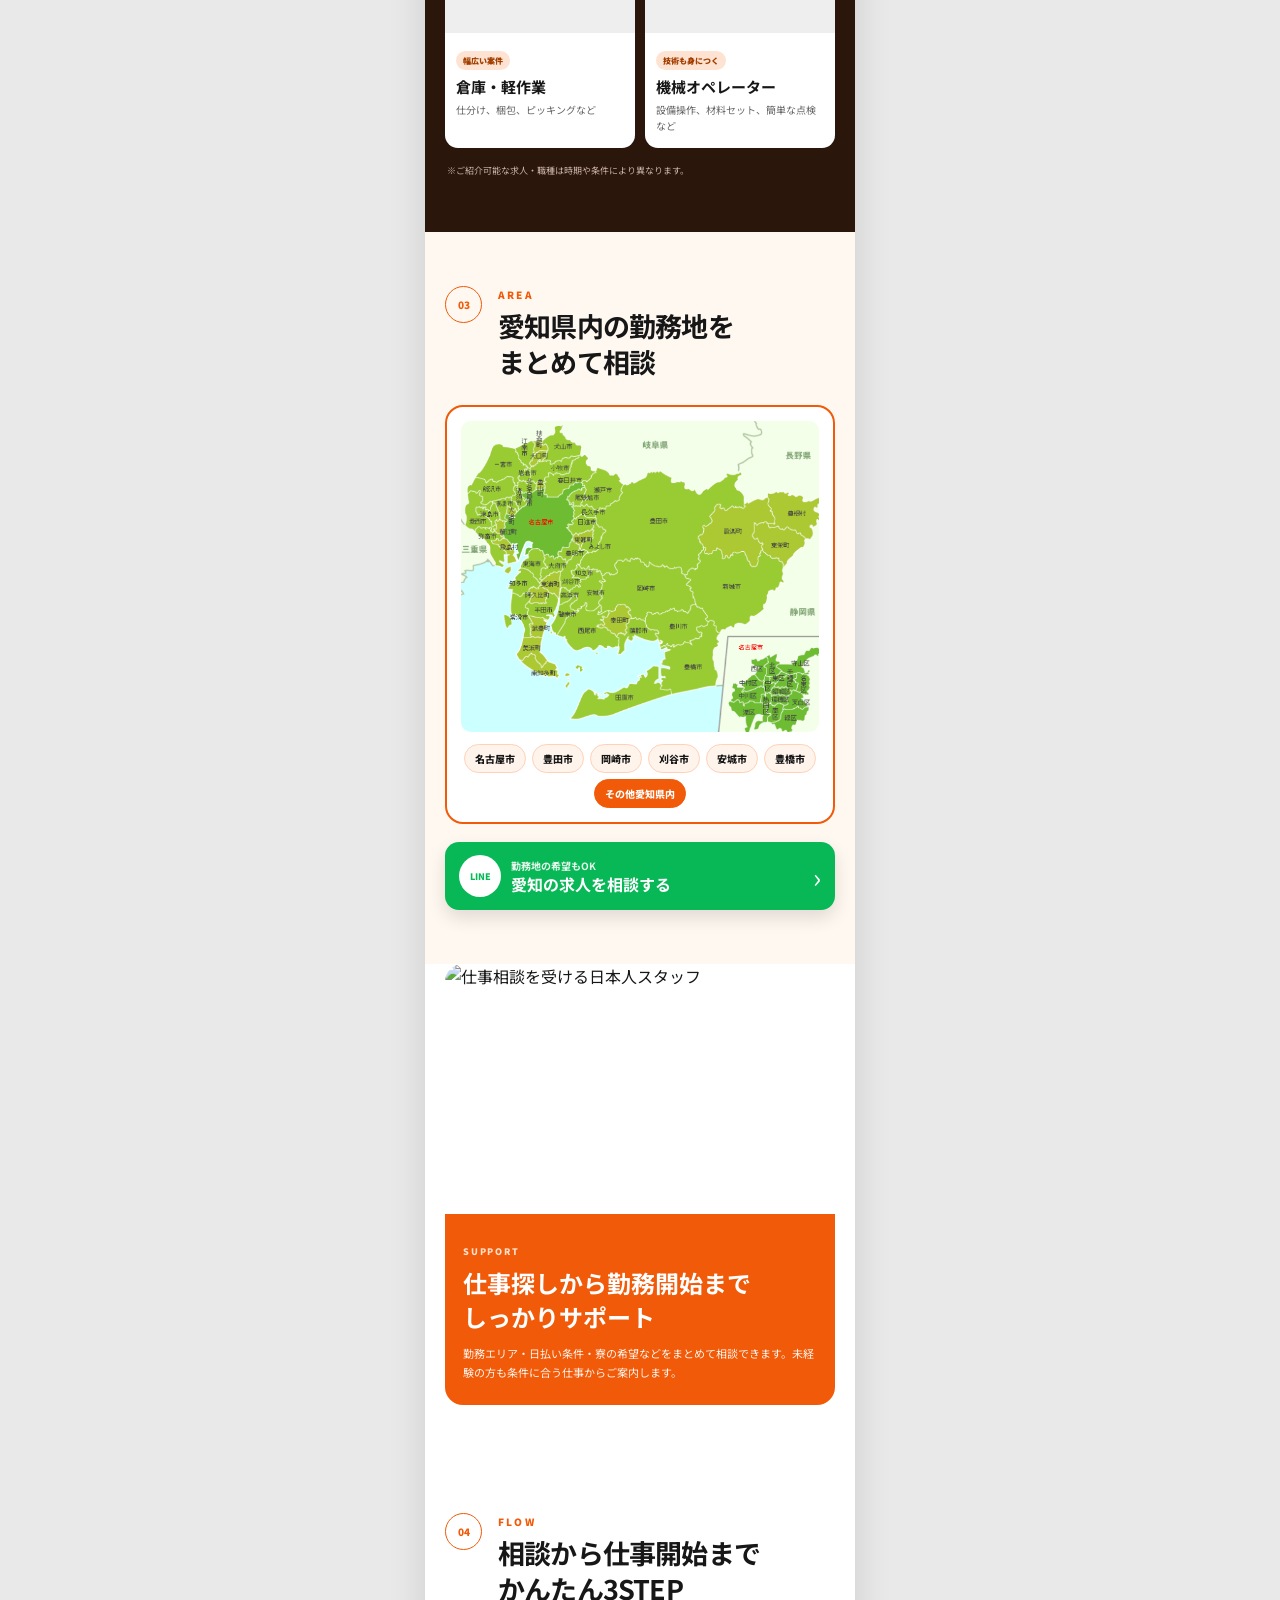
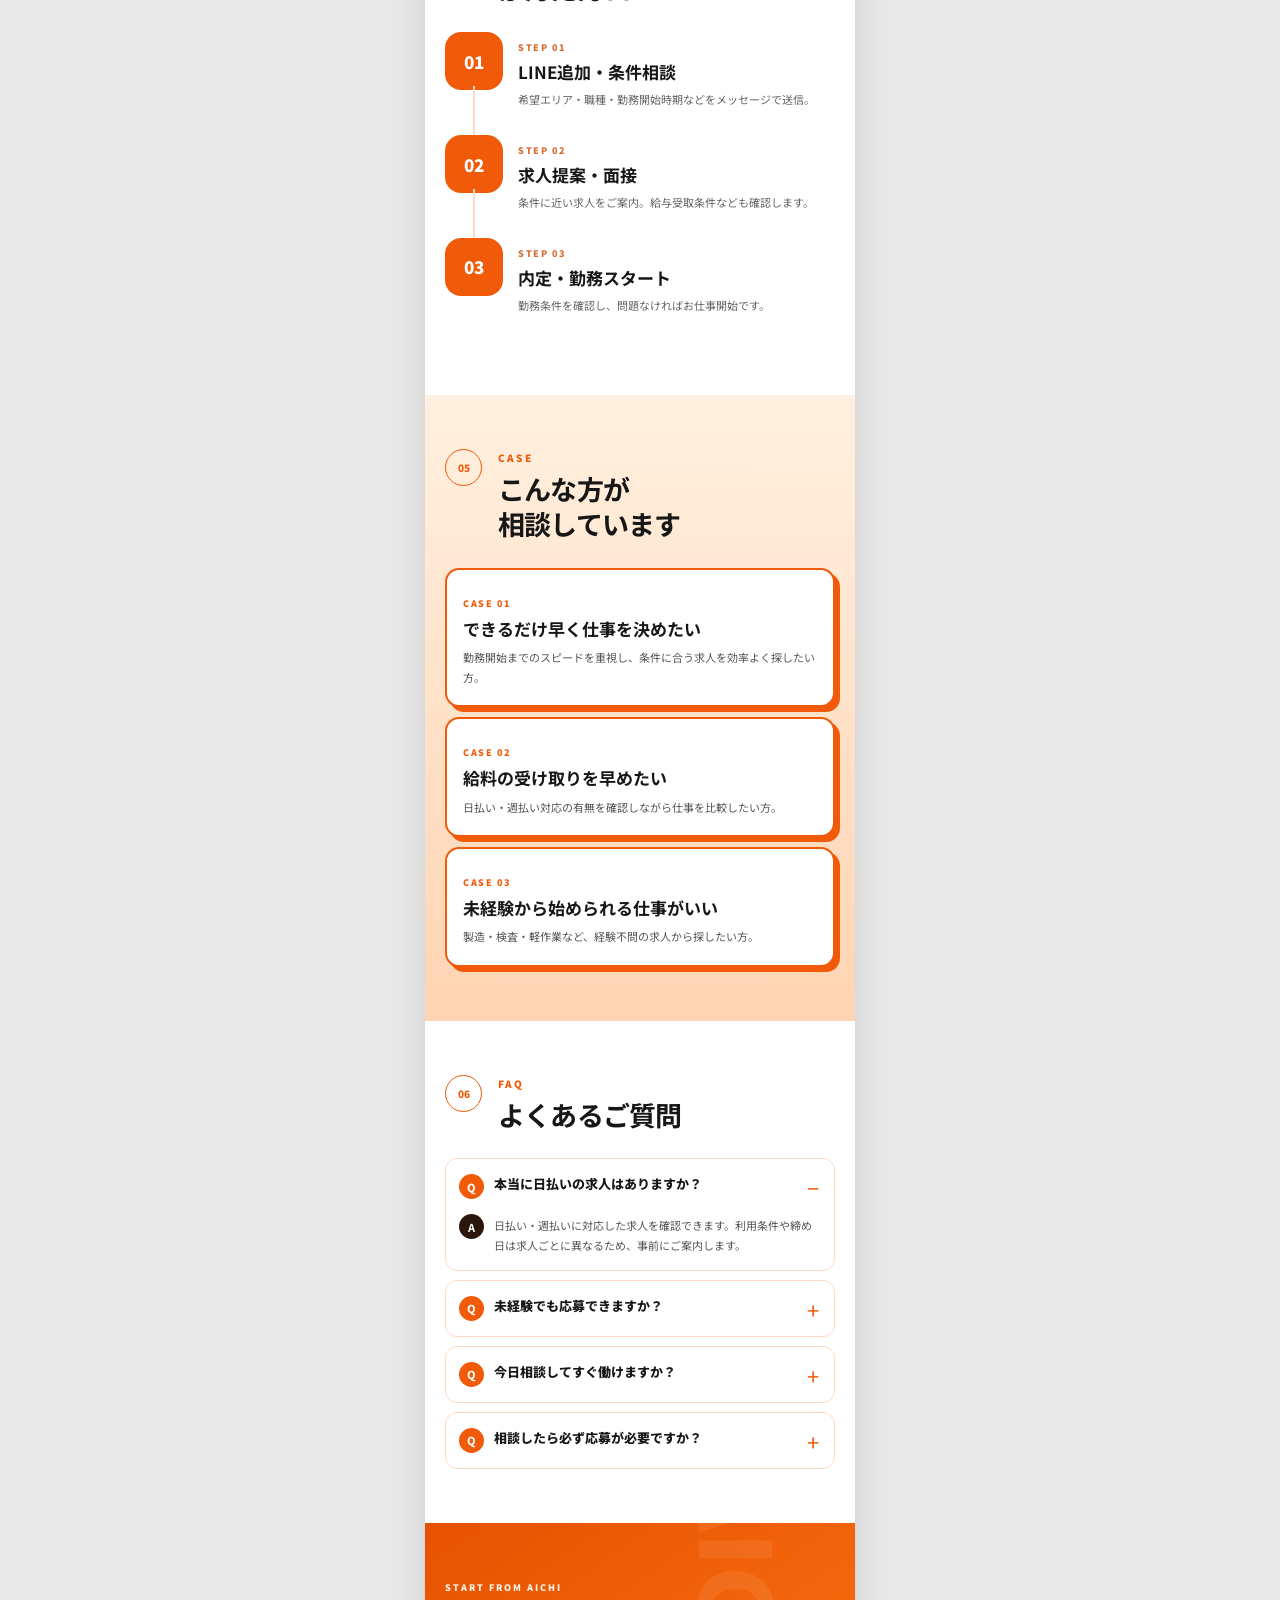
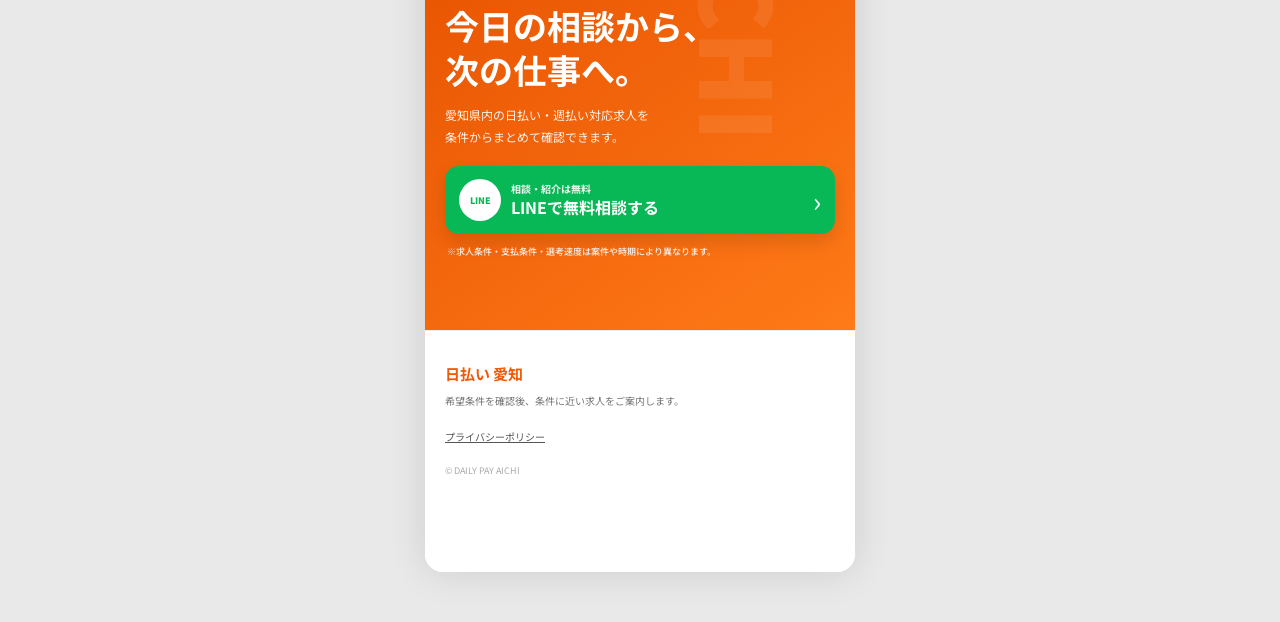
==== commit 63d09f4c: "Add files via upload" ====
--- a/index.html
+++ b/index.html
@@ -100,7 +100,7 @@
             <div class="job-body"><span>幅広い案件</span><h3>倉庫・軽作業</h3><p>仕分け、梱包、ピッキングなど</p></div>
           </article>
           <article class="job-card">
-            <div class="job-art"><img src="https://yoshiki0304.github.io/job-3/assets/job-manufacturing.webp" alt="工場で機械を扱う日本人スタッフ"></div>
+            <div class="job-art"><img src="https://yoshiki0304.github.io/job-3/assets/hero-worker-new.webp" alt="工場系の作業員"></div>
             <div class="job-body"><span>技術も身につく</span><h3>機械オペレーター</h3><p>設備操作、材料セット、簡単な点検など</p></div>
           </article>
         </div>
